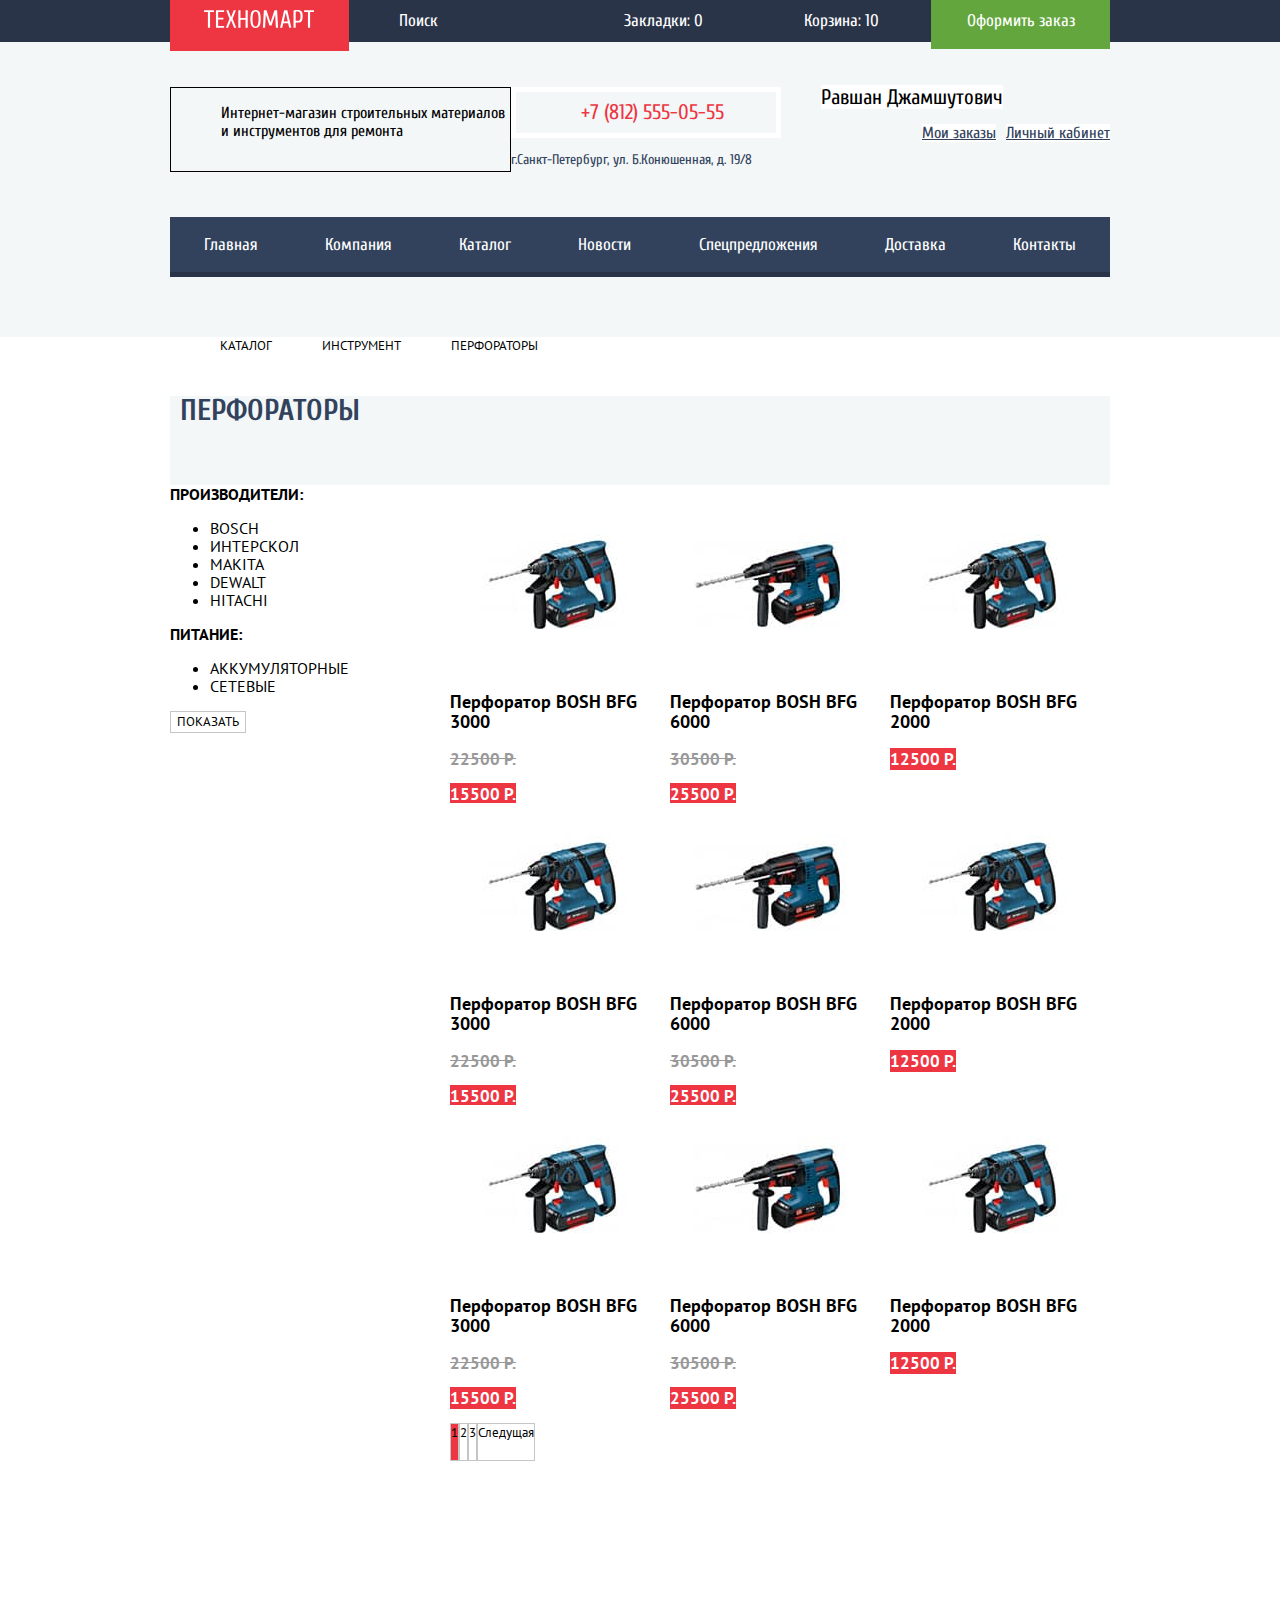
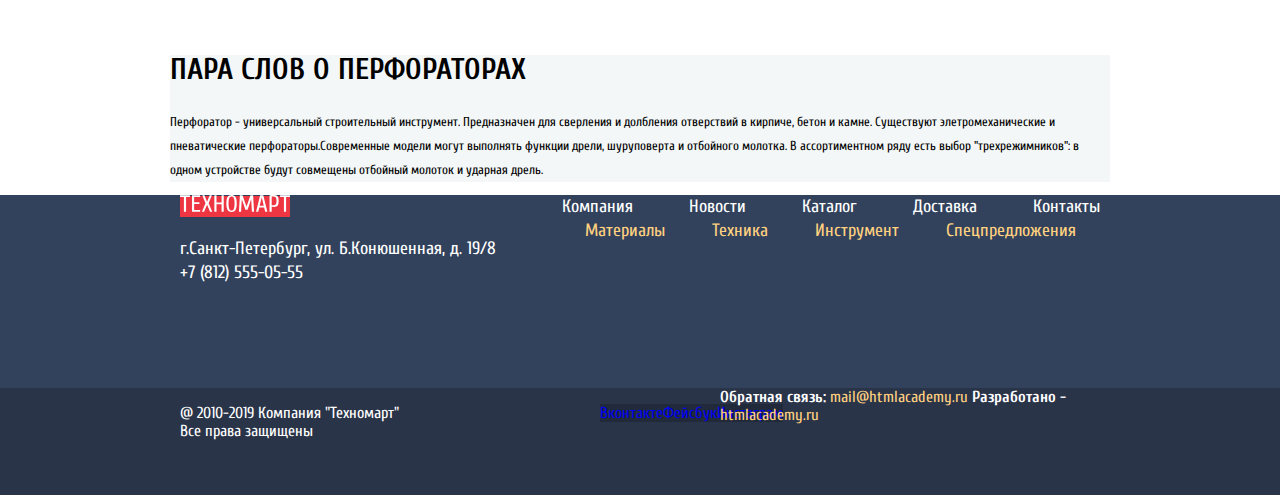
==== catalog.html @ 7ca01691 "15 Задание Сетки" ====
<!DOCTYPE html>
<html lang="ru">

  <head>
    <meta charset="utf-8">
    <title>Каталог товаров</title>
    <link href="https://fonts.googleapis.com/css?family=Cuprum:400,400i,700&amp;subset=cyrillic" rel="stylesheet">
    <link href="https://fonts.googleapis.com/css?family=PT+Sans:400,700&amp;subset=cyrillic" rel="stylesheet">
    <link href="css/normalize.css" rel="stylesheet">
    <link href="css/style.css" rel="stylesheet">
  </head>

  <body>

    <!--HEADER-------------------------------------------->
    <header class="header-main">

      <div class="header-user-wrapper">
        <div class="header-user">
          <a class="logo" href="index.html">
            <img src="img/logo.svg" width="110" height="17" alt="Техномарт">
          </a>
          <button class="header-user-search" type="button">Поиск</button>
          <a class="bookmarks" href=#>Закладки: 0</a>
          <a class="basket" href=#>Корзина: 10</a>
          <a class="order" href=#>Оформить заказ</a>
        </div>
      </div>

      <div class="header-information">

        <div class="slogan">
          <p>
          Интернет-магазин строительных материалов
          и инструментов для ремонта
          </p>
        </div>

        <div class="address">
          <span class="tel">+7 (812) 555-05-55</span>
          <p>г.Санкт-Петербург, ул. Б.Конюшенная, д. 19/8</p>
        </div>

        <div class="user-navigation">
          <span class="name">Равшан Джамшутович</span>
          <ul>
            <li class="active-user"><a href=#>Мои заказы</a></li>
            <li class="active-user"><a href=#>Личный кабинет</a></li>
          </ul>
        </div>

      </div>

      <nav class="header-menu">
        <ul>
          <li class="header-menu-items"><a href="index.html">Главная</a></li>
          <li class="header-menu-items"><a href=#>Компания</a></li>
          <li class="header-menu-items"> <a href="catalog.html">Каталог</a></li>
          <li class="header-menu-items"><a href=#>Новости</a></li>
          <li class="header-menu-items"><a href=#>Спецпредложения</a></li>
          <li class="header-menu-items"><a href=#>Доставка</a></li>
          <li class="header-menu-items"><a href=#>Контакты</a></li>
        </ul>
      </nav>

    </header>

     <!--MAIN-------------------------------------------->
    <main class="container">

      <ul class="breadcrumbs">
        <li><a href=#>Каталог</a></li>
        <li><a href=#>Инструмент</a></li>
        <li>Перфораторы</li>
      </ul>

      <h1 class="page-title">Перфораторы</h1>

      <div class="catalog-and-filters">
        <section class="filters">
          <h2 class="visually-hidden">Фильтр товаров</h2>
          <form class="filter" method="get" action="https://echo.htmlacademy.ru">
              <legend>Производители:</legend>
              <ul>
                <li class="filter-option">
                <input class="visually-hidden filter-input filter-input-checkbox" type="checkbox" name="BOSCH" id="BOSCH" checked>
                  <label for="BOSCH">BOSCH</label>
                </li>
                <li class="filter-option">
                <input class="visually-hidden filter-input filter-input-checkbox" type="checkbox" name="Interskol" id="Interskol">
                  <label for="Interskol">ИНТЕРСКОЛ</label>
                </li>
                <li class="filter-option">
                <input class="visually-hidden filter-input filter-input-checkbox" type="checkbox" name="MAKIta" id="MAKIta" checked>
                  <label for="MAKIta">MAKIta</label>
                </li>
                <li class="filter-option">
                <input class="visually-hidden filter-input filter-input-checkbox" type="checkbox" name="Dewalt" id="Dewalt">
                  <label for="Dewalt">Dewalt</label>
                </li>
                <li class="filter-option">
                  <input class="visually-hidden filter-input filter-input-checkbox" type="checkbox" name="Hitachi" id="Hitachi">
                  <label for="Hitachi">Hitachi</label>
                </li>
              </ul>

              <legend>Питание:</legend>
              <ul>
              <li class="filter-option">
              <input class="visually-hidden filter-input filter-input-radio" type="radio" name="product-group" value="accumulator" id="accumulator" checked>
                <label for="accumulator">Аккумуляторные</label>
              </li>
              <li class="filter-option">
                <input class="visually-hidden filter-input filter-input-radio" type="radio" name="product-group" value="networking" id="networking">
                <label for="networking">Сетевые</label>
              </li>
              </ul>

            <button type="submit">
              Показать
            </button>

          </form>
        </section>


         <section class="catalog">
          <h2 class="visually-hidden">Список перфораторов</h2>

           <ul class="catalog-list">

            <li class="catalog-item">
              <img src="img/Perforator_1.jpg" width="218" height="170" alt="Перфоратор BOSH BFG 3000">
              <h3>
                <a href="catalog-item.html">Перфоратор BOSH BFG 3000</a>
              </h3>
              <p class="old-price">22500 P.</p>
              <span class="new-price"><a class="btn new-price" href="#">15500 P.</a></span>
            </li>

            <li class="catalog-item">
              <img src="img/Perforator_2.jpg" width="218" height="170" alt="Перфоратор BOSH BFG 3000">
              <h3>
                <a href="catalog-item.html">Перфоратор BOSH BFG 6000</a>
              </h3>
              <p class="old-price">30500 P.</p>
              <span class="new-price"><a class="btn new-price" href="#">25500 P.</a></span>
            </li>

            <li class="catalog-item">
              <img src="img/Perforator_3.jpg" width="218" height="170" alt="Перфоратор BOSH BFG 3000">
              <h3>
                <a href="catalog-item.html">Перфоратор BOSH BFG 2000</a>
              </h3>
              <span class="new-price"><a class="btn new-price" href="#">12500 P.</a></span>
            </li>

            <li class="catalog-item">
              <img src="img/Perforator_1.jpg" width="218" height="170" alt="Перфоратор BOSH BFG 3000">
              <h3>
                <a href="catalog-item.html">Перфоратор BOSH BFG 3000</a>
              </h3>
              <p class="old-price">22500 P.</p>
              <span class="new-price"><a class="btn new-price" href="#">15500 P.</a></span>
            </li>

            <li class="catalog-item">
              <img src="img/Perforator_2.jpg" width="218" height="170" alt="Перфоратор BOSH BFG 3000">
              <h3>
                <a href="catalog-item.html">Перфоратор BOSH BFG 6000</a>
              </h3>
              <p class="old-price">30500 P.</p>
              <span class="new-price"><a class="btn new-price" href="#">25500 P.</a></span>
            </li>

            <li class="catalog-item">
              <img src="img/Perforator_3.jpg" width="218" height="170" alt="Перфоратор BOSH BFG 3000">
              <h3>
                <a href="catalog-item.html">Перфоратор BOSH BFG 2000</a>
              </h3>
              <span class="new-price"><a class="btn new-price" href="#">12500 P.</a></span>
            </li>

            <li class="catalog-item">
              <img src="img/Perforator_1.jpg" width="218" height="170" alt="Перфоратор BOSH BFG 3000">
              <h3>
                <a href="catalog-item.html">Перфоратор BOSH BFG 3000</a>
              </h3>
              <p class="old-price">22500 P.</p>
              <span class="new-price"><a class="btn new-price" href="#">15500 P.</a></span>
            </li>

            <li class="catalog-item">
              <img src="img/Perforator_2.jpg" width="218" height="170" alt="Перфоратор BOSH BFG 3000">
              <h3>
                <a href="catalog-item.html">Перфоратор BOSH BFG 6000</a>
              </h3>
              <p class="old-price">30500 P.</p>
              <span class="new-price"><a class="btn new-price" href="#">25500 P.</a></span>
            </li>

            <li class="catalog-item">
              <img src="img/Perforator_3.jpg" width="218" height="170" alt="Перфоратор BOSH BFG 3000">
              <h3>
                <a href="catalog-item.html">Перфоратор BOSH BFG 2000</a>
              </h3>
              <span class="new-price"><a class="btn new-price" href="#">12500 P.</a></span>
            </li>
          </ul>

        <div class="pagination">
          <ul class="pagination-list">
          <li class="pagination-item pagination-item-current"><a>1</a></li>
          <li class="pagination-item"><a href="#">2</a></li>
          <li class="pagination-item"><a href="#">3</a></li>
          <li class="pagination-item"><a href="#">Следущая</a></li>
        </ul>
      </div>

      </section>

    </div>

      <section class="information-about-products">
        <h2>Пара слов о перфораторах</h2>
        <p>Перфоратор - универсальный строительный инструмент. Предназначен для сверления и долбления отверствий в кирпиче, бетон и камне.
          Существуют элетромеханические и пневатические перфораторы.Современные модели могут выполнять функции дрели, шуруповерта и отбойного молотка.
          В ассортиментном ряду есть выбор "трехрежимников": в одном устройстве будут совмещены отбойный молоток и ударная дрель.
        </p>

      </section>
    </main>

    <!--FOOTER-------------------------------------------->
    <footer class="footer-main">

      <div class="footer-light-grey-wrapper">
        <div class="footer-menu-wrapper">
          <div class="footer-company-info">
            <a class="logo" href="index.html"><img src="img/logo.svg" width="110" height="17" alt="Техномарт"></a>
            <p class="footer-contacts">
              г.Санкт-Петербург, ул. Б.Конюшенная, д. 19/8 <br>
              +7 (812) 555-05-55
            </p>
          </div>

          <div class="footer-menu">

              <ul class="footer-menu-first-line">
                <li><a href=#>Компания</a></li>
                <li><a href=#>Новости</a></li>
                <li><a href="catalog.html">Каталог</a></li>
                <li><a href=#>Доставка</a></li>
                <li><a href=#>Контакты</a></li>
              </ul>


              <ul class="footer-menu-second-line">
                <li><a href=#>Материалы</a></li>
                <li><a href=#>Техника</a></li>
                <li><a href=#>Инструмент</a></li>
                <li><a href=#>Спецпредложения</a></li>
              </ul>


            </div>
          </div>
      </div>

      <div class="footer-dark-grey-wrapper">
        <div class="footer-copyright-social-feedback">
          <div class="footer-copyright">
            <p>
              @ 2010-2019 Компания "Техномарт" <br>
              Все права защищены
            </p>
          </div>

          <div class="footer-social">
            <ul class="footer-social-list">
              <li><a class="social-button" href="#">Вконтакте</a></li>
              <li><a class="social-button" href="#">Фейсбук</a></li>
              <li><a class="social-button" href="#">Инстаграм</a></li>
            </ul>
          </div>

          <div class="footer-feedback">
            <b>Обратная связь:</b>
            <a class="btn-footer-feedback" href=#>mail@htmlacademy.ru</a>
            <b>Разработано -</b>
            <a class="btn-footer-copyright" href="https://htmlacademy.ru/intensive/htmlcss">htmlacademy.ru</a>
          </div>

        </div>
      </div>

    </footer>

   <!--POPUP-------------------------------------------->
   <div class="popup input-basket">
     <p>Товар добавлен в корзину!</p>
     <a href="#">Оформить заказ</a>
     <button type="button">Продолжить покупки</button>
     <button class="modal-close" aria-label="Закрыть" type="button">X</button>
   </div>

   </body>
   </html>
---- css/style.css ----
body {
  margin: 0;
  padding: 0;

  font-family: "Cuprum", Arial, sans-serif;
  font-size: 16px;
  line-height: 18px;
  font-weight: 400;
  color: #000000;

  background-color: #ffffff;
}

a {
  text-decoration: none;
}

img {
  max-width: 100%;
  height: auto;
}

.visually-hidden:not(:focus):not(:active) {
  position: absolute;

  width: 1px;
  height: 1px;
  margin: -1px;
  border: 0;
  padding: 0;

  white-space: nowrap;

  clip-path: inset(100%);
  clip: rect(0 0 0 0);
  overflow: hidden;
}

.header-main {
  display: flex;
  flex-direction: column;
  align-items: center;

  min-height: 260px;
  padding-bottom: 60px;

  background-color: #f3f7f8;
}

.header-user-wrapper {
  width: 100%;
  min-height: 42px;
  margin-bottom: 45px;

  background-color: #293449;
}

.header-user {
  display: flex;
  align-items: center;

  height: 42px;
  width: 940px;
  margin: 0 auto;

  font-size: 17px;
  color: #ffffff;
}

.header-user a {
  width: 150px;

  text-align: center;
  color: #ffffff;
}

.header-user-search {
  width: 270px;
  padding-left: 50px;

  font: inherit;
  font-size: 17px;

  color: #ffffff;
  text-align: left;
  vertical-align: middle;

  background-color: #293449;
  border: none;
}

.logo {
  width: 220px;

  background-color: #ee3643;
}

.logo:hover {
  background-color: #ca2c37;
}

.logo:active {
  background-color: #ba2732;
}


.bookmarks:hover,
.basket:hover {
  background-color: #212a3a;
}

.bookmarks:active,
.basket:active {
  color: rgba(255, 255, 255, 0.6);
  background-color: #161d29;
}

.order {
  background-color: #63a63e;
}

.order:hover {
  background-color: #5fbb2d;
}

.order:active {
  color: rgba(255, 255, 255, 0.502);
  background-color: #518534;
}

.header-information {
  display: flex;

  min-height: 75px;
  width: 940px;
  margin-bottom: 45px;
}

.slogan {
  width: 300px;
  padding-left: 50px;
  border: 1px solid black

}

.slogan h1 {
  font-size: 16px;
  line-height: 23px;
  font-style: italic;
  color: #ee3643;
  padding: 0;
  margin: 0;

}

.address {
  width: 300px;
  margin-right: 20px;
}

.tel{
  display: block;
  width: 150px;
  padding: 10px 0;
  padding-left: 65px;
  padding-right: 45px;
  margin: 0;

  font-size: 21px;
  line-height: 21px;
  color: #ee3643;

  border: 5px solid #ffffff;
  }

.address p {
  font-size: 14px;
  line-height: 24px;
  color: #32425c;
  padding: 0;
  padding-top: 10px;
  margin: 0;
}

.user-navigation {
  width: 300px;

}
.user-navigation ul {
  display: flex;
  justify-content: flex-end;
}

.user-navigation li {
  margin: 0;
  list-style: none;
  background-color: #ffffff;
}

.user-navigation li:last-child{
  margin-left: 10px;
}

.login {
  padding: 12px 0;
  padding-left: 45px;
  padding-right: 25px;

}

.registration {
  padding: 12px 25px;
}



.user-navigation a {
  display: block;

  font-size: 21px;
  line-height: 21px;
  color: #000000;
}

.user-navigation a:hover {
  color: #ee3643;
}

.user-navigation a:active {
  color: rgba(0, 0, 0, 0.302);;
}

.user-navigation .name {
  font-size: 21px;
  line-height: 21px;
  color: #000000;
  background-color: #ffffff;
}

.user-navigation .name:active {
  opacity: 0.302;
}

.active-user a {
  font-size: 16px;
  line-height: 18px;
  color: #32425c;

  text-decoration: underline;
}

.active-user a:hover {
  color: #ee3643;
}

.active-user a:active {
  opacity: 0.302;
  text-decoration: none;
}

.header-menu {
  min-height: 55px;
  width: 940px;

  margin: 0px;
  padding: 0px;

  background-color: #32425c;
  border-bottom: 5px solid #293449;
}

.header-menu ul {
  display: flex;
  justify-content: space-around;
  margin: 0;
  padding: 0;
  list-style: none;
}

.header-menu-items {
  font-size: 17px;
  line-height: 17px;
  color: #ffffff;

}

.header-menu-items:hover {
  background-color: #293449;
}

.header-menu-items:active {
  color: rgba(255, 255, 255, 0.502);
  background-color: #293449;
}

.header-user a,
.header-menu a {
  display: inline-block;
  padding: 19px 30px;
  color: #ffffff;
}



/*------------------MAIN---------------------*/
.container {
  width: 940px;
  margin: 0 auto;
  padding: 0 10px;
}

.about-company {
  display: flex;
  justify-content: space-between;

  margin: 0;
  padding-top: 80px;
  padding-bottom: 86px;
}

.about-company-advantage {
  min-height: 375px;
  width: 540px;

}

.about-company p {
  font-size: 13px;
  line-height: 24px;
}

.about-company ul {
  font-size: 18px;
  line-height: 20px;

  list-style: none;
}

h2 {
  font-size: 30px;
  line-height: 30px;
  color: #000000;
  text-transform: uppercase;
}

.btn-red {
  font: inherit;
  font-size: 18px;

  text-align: center;
  color: #ffffff;
  vertical-align: middle;
  text-transform: uppercase;

  background-color: #ee3643;
  border: none;
}

.contacts {
  min-height: 375px;
  width: 300px;
}

/*------------------MAIN CATALOG---------------------*/
.breadcrumbs {
  display: flex;
  justify-content: flex-start;

  min-height: 59px;

  margin: 0;
  padding: 0;

  font-family: 'PT Sans', Arial, sans-serif;
  font-size: 13px;
  list-style: none;
  text-transform: uppercase;
}
.breadcrumbs li{
  padding-left: 50px;
}
.breadcrumbs a {
  color: #000000;
}

.page-title {
  min-height: 89px;

  padding: 0 10px;
  margin: 0;

  font-size: 30px;
  line-height: 30px;
  color: #32425c;
  text-transform: uppercase;

  background-color: #f3f7f8;
}

.catalog-and-filters {
  display: flex;

  min-height: 1145px;
}

.filters {
  width: 220px;
  margin-right: 20px;
}

form.filter {
  font-family: 'PT Sans', Arial, sans-serif;
  text-transform: uppercase;
}

.filter legend {
  font-weight: bold;
}

.filter button {
  font-family: 'PT Sans', Arial, sans-serif;
  font-size: 13px;
  line-height: 18px;

  background-color: #ffffff;
  border: 1px solid #c5c5c5;
  vertical-align: middle;
  text-align: center;
  text-transform: uppercase;
}


.catalog {
  width: 700px;
  font-family: 'PT Sans', Arial, sans-serif;
}

.catalog-list {
  display: flex;
  flex-wrap: wrap;

  list-style: none;
}

.catalog-item {
  width: 220px;
}

.catalog-item h3 {
  font-size: 18px;
  font-weight: bold;
  line-height: 20px;
}

.catalog-item a {
  color: #000000;
}

.catalog-item .old-price {
  font-size: 17px;
  font-weight: bold;
  color: #999999;

  text-transform: uppercase;
  text-decoration: line-through;
}

.catalog-item .new-price {
  font-size: 17px;
  font-weight: bold;
  color: #ffffff;

  background-color: #ee3643;
  text-transform: uppercase;
}

.pagination-list {
  display: flex;

  height: 38px;
}

.pagination-list li {
  font-family: 'PT Sans', Arial, sans-serif;
  font-size: 13px;

  border: 1px solid #c5c5c5;
  list-style: none;
}

.pagination-list a {
  color: #000000;
}

.pagination-list li:active {
  border: 1px solid #ee3643;
}

.pagination-item-current {
  color: #ffffff;
  background-color: #ee3643;
}

.information-about-products {
  background-color: #f3f7f8
}

.information-about-products p {
  font-size: 13px;
  line-height: 24px;
}

/*------------------FOOTER---------------------*/

.footer-light-grey-wrapper {
  width: 100%;
  min-height: 193px;
  background-color: #32425c;
}

.footer-menu-wrapper {
  display: flex;
  width: 940px;
  min-height: 145px;
  margin: 0 auto;
}

.footer-company-info {
  width: 380px;

  font-size: 18px;
  line-height: 24px;
  color: #ffffff;

  padding-left: 10px;
  padding-right: 10px;

  background-color: #32425c;
}

.footer-menu {
  width: 550px;

  font-size: 18px;
  line-height: 24px;

  padding-right: 10px;

  background-color: #32425c;
}
.footer-menu-first-line {
  display: flex;
  justify-content: space-between;
}

.footer-menu-second-line {
  display: flex;
  justify-content: space-around;
}

.footer-menu a:hover {
  text-decoration: underline;
}

.footer-menu a:active {
  opacity: 0.502;
}

.footer-menu ul {
  list-style: none;
  padding: 0;
  margin: 0;
}

.footer-menu-first-line a {
  color: #ffffff;
}

.footer-menu-second-line a {
  color: #ffd180;
}

.footer-main {
  color: #ffffff;

  background-color: #293449;
}

.footer-dark-grey-wrapper {
  width: 100%;
  min-height: 107px;
  background-color: #293449;
}

.footer-copyright-social-feedback {
  display: flex;

  width: 940px;
  margin: 0 auto;
}

.footer-copyright {
  width: 380px;
  padding-left: 10px;
  padding-right: 10px;
}

.footer-social {
  width: 150px;
  padding-right: 10px;
}

.footer-social-list {
  display: flex;
  justify-content: space-between;
}

.footer-social li {
  background-color: #212a3a;
  list-style: none;
}

.footer-social li:hover,
.footer-social li:active {
  background-color: #ee3643;
}

.footer-feedback {
  width: 390px;
  padding-right: 10px;
  color: #ffffff;
}

.footer-feedback a {
  color: #ffd180;
}

.footer-feedback a:hover {
  text-decoration: underline;
}

.footer-feedback a:active {
  color: #953546;
}

/*------------------POPUP---------------------*/
.popup {
  display: none;
}
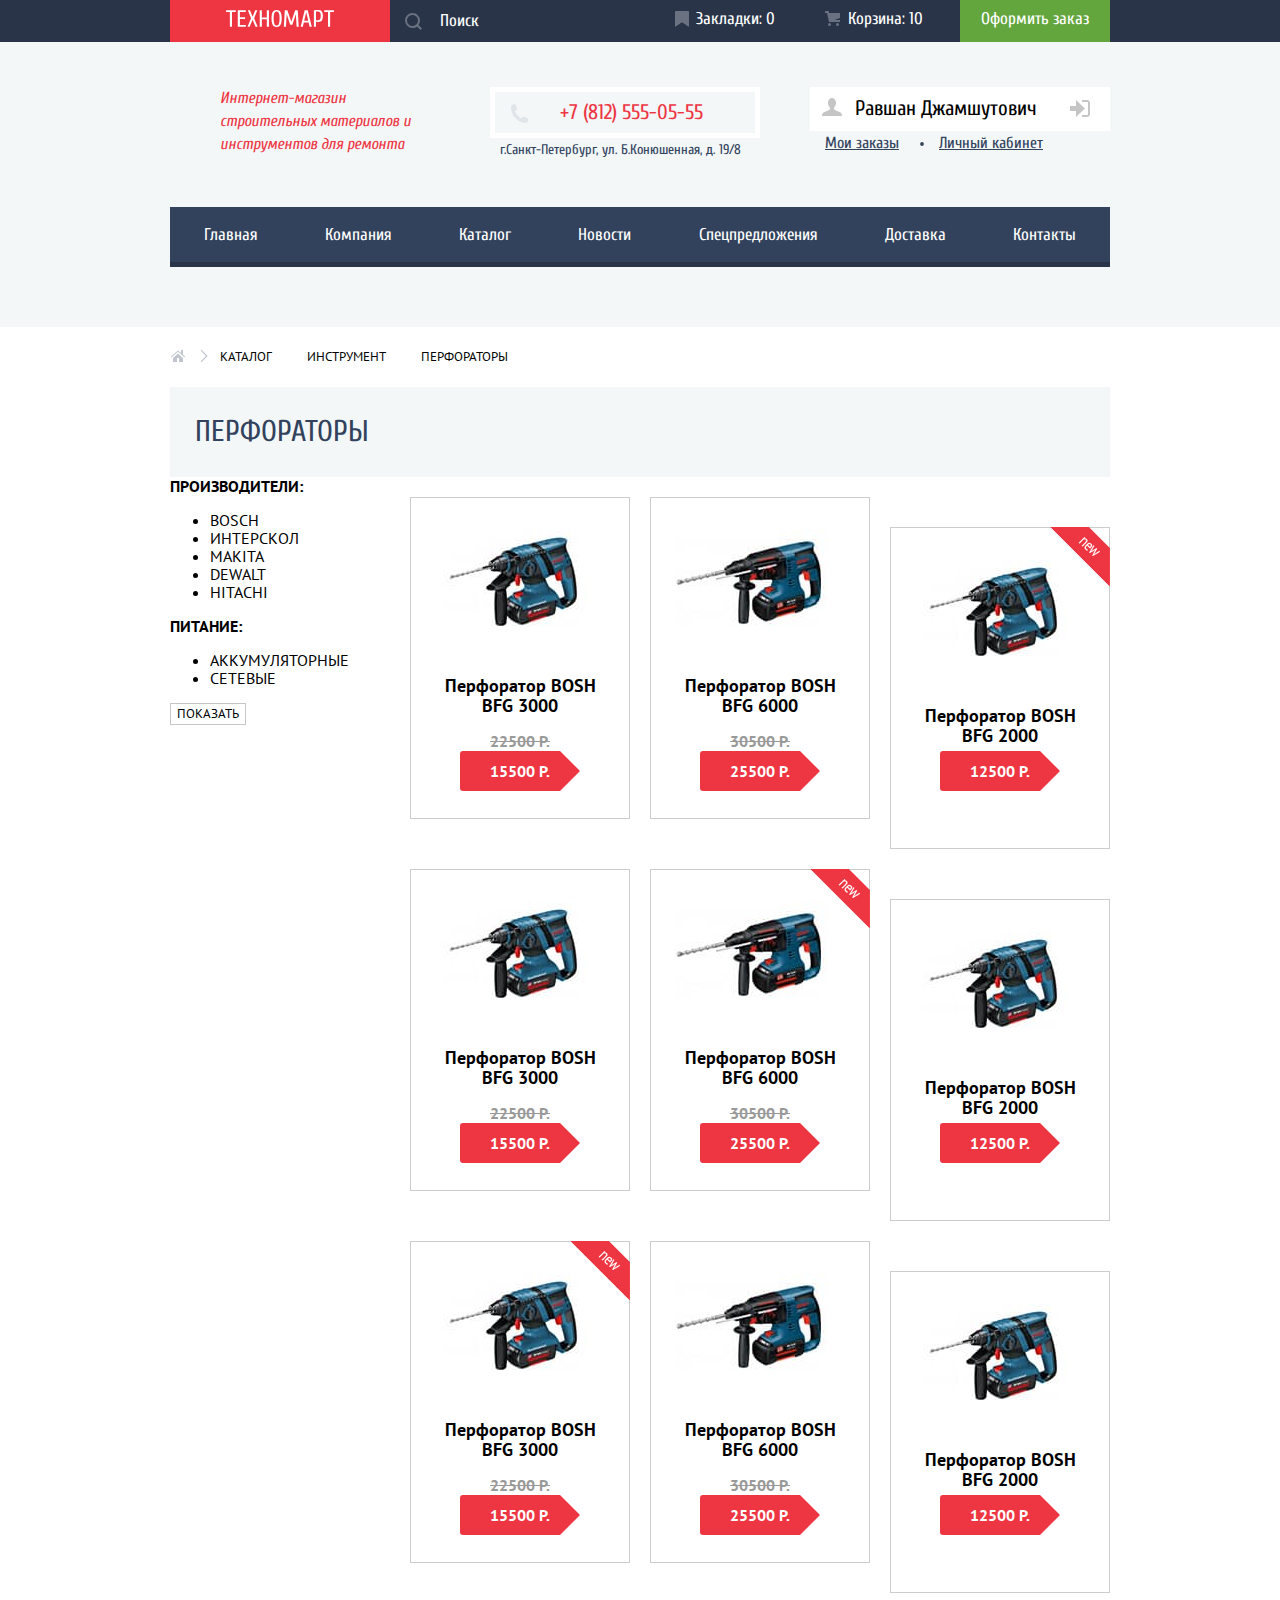
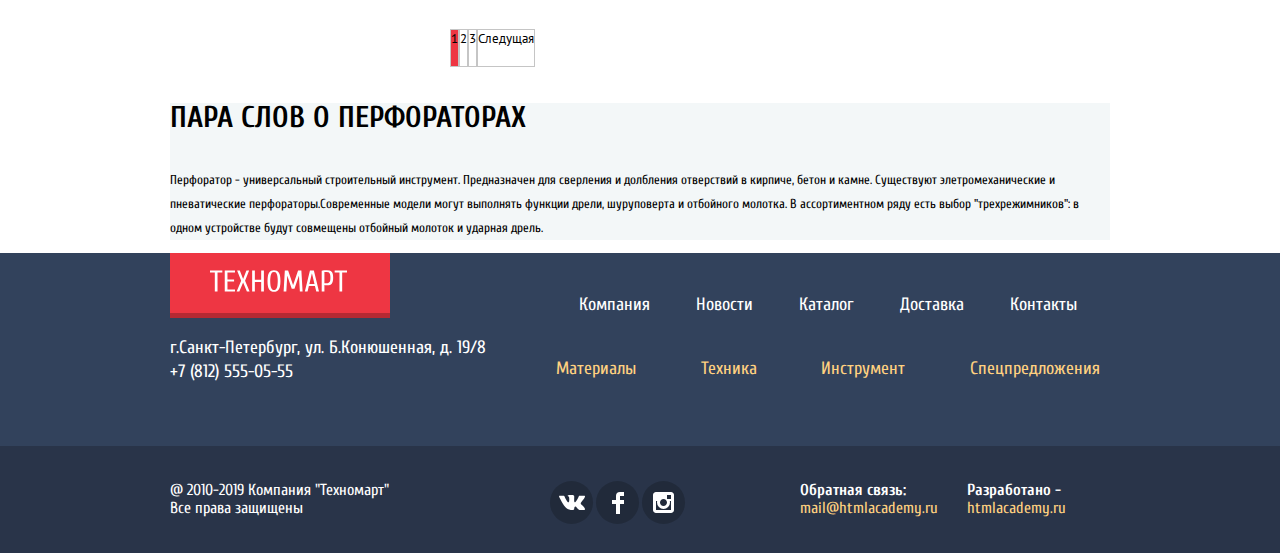
==== commit 46b7e762: "Задание 6" ====
--- a/catalog.html
+++ b/catalog.html
@@ -42,11 +42,15 @@
         </div>
 
         <div class="user-navigation">
-          <span class="name">Равшан Джамшутович</span>
-          <ul>
-            <li class="active-user"><a href=#>Мои заказы</a></li>
-            <li class="active-user"><a href=#>Личный кабинет</a></li>
-          </ul>
+          <div class="user-navigation-active">
+            <svg xmlns="http://www.w3.org/2000/svg" width="20" height="18" viewBox="0 0 20 18"><path fill="#c5c5c5" d="M17.881 14.166c-2.144-.735-4.256-1.666-5.207-2.39-.657-.501-.77-1.618-.517-2.415 1.118-.903 1.864-2.477 1.864-4.278C14.021 2.276 12.221 0 10 0S5.979 2.276 5.979 5.083c0 1.801.746 3.374 1.863 4.277.253.798.141 1.915-.517 2.416-.95.724-3.063 1.654-5.207 2.39S0 18 0 18h20s.025-3.099-2.119-3.834z"/></svg>
+            <span class="user-navigation-name"><p class="name">Равшан Джамшутович<p></span>
+            <svg xmlns="http://www.w3.org/2000/svg" width="20" height="17" viewBox="0 0 20 17"><path fill="#c5c5c5" d="M14.875 8.5L6 0v6H0v5h6v6z"/><path fill="#c5c5c5" d="M16.986 15.01h-5.027V17h5.027c2.178 0 3.004-1.81 3.029-3.026V3.028C19.99 1.811 19.164 0 16.986 0h-5.027v1.99h5.027c.839 0 .992.681 1.01 1.057v10.904c-.017.376-.171 1.059-1.01 1.059z"/></svg>
+            <ul>
+              <li class="active-user"><a href=#>Мои заказы</a></li>
+              <li class="active-user"><a href=#>Личный кабинет</a></li>
+            </ul>
+          </div>
         </div>
 
       </div>
@@ -128,84 +132,125 @@
           <h2 class="visually-hidden">Список перфораторов</h2>
 
            <ul class="catalog-list">
-
-            <li class="catalog-item">
-              <img src="img/Perforator_1.jpg" width="218" height="170" alt="Перфоратор BOSH BFG 3000">
+            <div class="row">
+
+            <li class="catalog-item">
+              <div class="actions">
+              <a href="#" class="to-buy">Купить</a>
+              <a href="#" class="add-to-bookmark">В закладки</a>
+              </div>
+              <div class="image"><img src="img/Perforator_1.jpg" width="218" height="170" alt="Перфоратор BOSH BFG 3000"></div>
               <h3>
                 <a href="catalog-item.html">Перфоратор BOSH BFG 3000</a>
               </h3>
               <p class="old-price">22500 P.</p>
-              <span class="new-price"><a class="btn new-price" href="#">15500 P.</a></span>
-            </li>
-
-            <li class="catalog-item">
-              <img src="img/Perforator_2.jpg" width="218" height="170" alt="Перфоратор BOSH BFG 3000">
+              <span class="new-price">15500 P.</span>
+            </li>
+
+            <li class="catalog-item">
+              <div class="actions">
+              <a href="#" class="to-buy">Купить</a>
+              <a href="#" class="add-to-bookmark">В закладки</a>
+              </div>
+              <div class="image"><img src="img/Perforator_2.jpg" width="218" height="170" alt="Перфоратор BOSH BFG 3000"></div>
               <h3>
                 <a href="catalog-item.html">Перфоратор BOSH BFG 6000</a>
               </h3>
               <p class="old-price">30500 P.</p>
-              <span class="new-price"><a class="btn new-price" href="#">25500 P.</a></span>
-            </li>
-
-            <li class="catalog-item">
-              <img src="img/Perforator_3.jpg" width="218" height="170" alt="Перфоратор BOSH BFG 3000">
+              <span class="new-price">25500 P.</span>
+            </li>
+
+            <li class="catalog-item">
+              <div class="flag flag-new">новинка</div>
+              <div class="actions">
+              <a href="#" class="to-buy">Купить</a>
+              <a href="#" class="add-to-bookmark">В закладки</a>
+              </div>
+              <div class="image"><img src="img/Perforator_3.jpg" width="218" height="170" alt="Перфоратор BOSH BFG 3000"></div>
               <h3>
                 <a href="catalog-item.html">Перфоратор BOSH BFG 2000</a>
               </h3>
-              <span class="new-price"><a class="btn new-price" href="#">12500 P.</a></span>
-            </li>
-
-            <li class="catalog-item">
-              <img src="img/Perforator_1.jpg" width="218" height="170" alt="Перфоратор BOSH BFG 3000">
+              <span class="new-price">12500 P.</span>
+            </li>
+
+            <li class="catalog-item">
+              <div class="actions">
+              <a href="#" class="to-buy">Купить</a>
+              <a href="#" class="add-to-bookmark">В закладки</a>
+              </div>
+              <div class="image"><img src="img/Perforator_1.jpg" width="218" height="170" alt="Перфоратор BOSH BFG 3000"></div>
               <h3>
                 <a href="catalog-item.html">Перфоратор BOSH BFG 3000</a>
               </h3>
               <p class="old-price">22500 P.</p>
-              <span class="new-price"><a class="btn new-price" href="#">15500 P.</a></span>
-            </li>
-
-            <li class="catalog-item">
-              <img src="img/Perforator_2.jpg" width="218" height="170" alt="Перфоратор BOSH BFG 3000">
+              <span class="new-price">15500 P.</span>
+            </li>
+
+            <li class="catalog-item">
+              <div class="flag flag-new">новинка</div>
+              <div class="actions">
+              <a href="#" class="to-buy">Купить</a>
+              <a href="#" class="add-to-bookmark">В закладки</a>
+              </div>
+              <div class="image"><img src="img/Perforator_2.jpg" width="218" height="170" alt="Перфоратор BOSH BFG 3000"></div>
               <h3>
                 <a href="catalog-item.html">Перфоратор BOSH BFG 6000</a>
               </h3>
               <p class="old-price">30500 P.</p>
-              <span class="new-price"><a class="btn new-price" href="#">25500 P.</a></span>
-            </li>
-
-            <li class="catalog-item">
-              <img src="img/Perforator_3.jpg" width="218" height="170" alt="Перфоратор BOSH BFG 3000">
+              <span class="new-price">25500 P.</span>
+            </li>
+
+            <li class="catalog-item">
+              <div class="actions">
+              <a href="#" class="to-buy">Купить</a>
+              <a href="#" class="add-to-bookmark">В закладки</a>
+              </div>
+              <div class="image"><img src="img/Perforator_3.jpg" width="218" height="170" alt="Перфоратор BOSH BFG 3000"></div>
               <h3>
                 <a href="catalog-item.html">Перфоратор BOSH BFG 2000</a>
               </h3>
-              <span class="new-price"><a class="btn new-price" href="#">12500 P.</a></span>
-            </li>
-
-            <li class="catalog-item">
-              <img src="img/Perforator_1.jpg" width="218" height="170" alt="Перфоратор BOSH BFG 3000">
+              <span class="new-price">12500 P.</span>
+            </li>
+
+            <li class="catalog-item">
+              <div class="flag flag-new">новинка</div>
+              <div class="actions">
+              <a href="#" class="to-buy">Купить</a>
+              <a href="#" class="add-to-bookmark">В закладки</a>
+              </div>
+              <div class="image"><img src="img/Perforator_1.jpg" width="218" height="170" alt="Перфоратор BOSH BFG 3000"></div>
               <h3>
                 <a href="catalog-item.html">Перфоратор BOSH BFG 3000</a>
               </h3>
               <p class="old-price">22500 P.</p>
-              <span class="new-price"><a class="btn new-price" href="#">15500 P.</a></span>
-            </li>
-
-            <li class="catalog-item">
-              <img src="img/Perforator_2.jpg" width="218" height="170" alt="Перфоратор BOSH BFG 3000">
+              <span class="new-price">15500 P.</span>
+            </li>
+
+            <li class="catalog-item">
+              <div class="actions">
+              <a href="#" class="to-buy">Купить</a>
+              <a href="#" class="add-to-bookmark">В закладки</a>
+              </div>
+              <div class="image"><img src="img/Perforator_2.jpg" width="218" height="170" alt="Перфоратор BOSH BFG 3000"></div>
               <h3>
                 <a href="catalog-item.html">Перфоратор BOSH BFG 6000</a>
               </h3>
               <p class="old-price">30500 P.</p>
-              <span class="new-price"><a class="btn new-price" href="#">25500 P.</a></span>
-            </li>
-
-            <li class="catalog-item">
-              <img src="img/Perforator_3.jpg" width="218" height="170" alt="Перфоратор BOSH BFG 3000">
+              <span class="new-price">25500 P.</span>
+            </li>
+
+            <li class="catalog-item">
+              <div class="actions">
+              <a href="#" class="to-buy">Купить</a>
+              <a href="#" class="add-to-bookmark">В закладки</a>
+              </div>
+              <div class="image"><img src="img/Perforator_3.jpg" width="218" height="170" alt="Перфоратор BOSH BFG 3000"></div>
               <h3>
                 <a href="catalog-item.html">Перфоратор BOSH BFG 2000</a>
               </h3>
-              <span class="new-price"><a class="btn new-price" href="#">12500 P.</a></span>
-            </li>
+              <span class="new-price">12500 P.</span>
+            </li>
+          </div>
           </ul>
 
         <div class="pagination">
@@ -237,7 +282,7 @@
       <div class="footer-light-grey-wrapper">
         <div class="footer-menu-wrapper">
           <div class="footer-company-info">
-            <a class="logo" href="index.html"><img src="img/logo.svg" width="110" height="17" alt="Техномарт"></a>
+            <a class="logo-footer" href="index.html"><img src="img/logo-footer.svg" width="137" height="22" alt="Техномарт"></a>
             <p class="footer-contacts">
               г.Санкт-Петербург, ул. Б.Конюшенная, д. 19/8 <br>
               +7 (812) 555-05-55
@@ -278,17 +323,27 @@
 
           <div class="footer-social">
             <ul class="footer-social-list">
-              <li><a class="social-button" href="#">Вконтакте</a></li>
-              <li><a class="social-button" href="#">Фейсбук</a></li>
-              <li><a class="social-button" href="#">Инстаграм</a></li>
+              <li><a class="social-button" href="#"><span class="visually-hidden">Вконтакте</span>
+                <svg xmlns="http://www.w3.org/2000/svg" width="26" height="15" viewBox="0 0 26 15"><path fill="#FFF" d="M16.138 11.51c.956-.309 2.18 2.04 3.483 2.939.978.681 1.727.534 1.727.534l3.473-.05s1.815-.112.957-1.554c-.071-.12-.503-1.069-2.585-3.022-2.177-2.043-1.882-1.712.739-5.244 1.597-2.153 2.236-3.468 2.036-4.028-.192-.539-1.365-.399-1.365-.399L20.69.713c-.381.001-.704.119-.851.515-.003.004-.621 1.666-1.445 3.079-1.741 2.989-2.436 3.148-2.724 2.961-.661-.433-.494-1.737-.494-2.664 0-2.897.432-4.105-.846-4.417-.427-.104-.739-.172-1.828-.182-1.392-.021-2.574 0-3.244.329-.445.223-.786.712-.579.74.26.035.843.16 1.155.586.401.552.389 1.789.389 1.789s.229 3.411-.54 3.834c-.528.29-1.25-.302-2.803-3.016-.793-1.388-1.392-2.922-1.392-2.922s-.116-.285-.326-.441c-.25-.185-.6-.244-.6-.244L.848.684S.29.7.085.946c-.182.218-.015.668-.015.668s2.909 6.881 6.203 10.347c3.02 3.182 6.452 2.971 6.452 2.971h1.555s.469-.054.709-.312c.224-.24.214-.691.214-.691s-.031-2.109.935-2.419z"/></svg>
+              </a></li>
+              <li><a class="social-button" href="#"><span class="visually-hidden">Фейсбук</span>
+                <svg xmlns="http://www.w3.org/2000/svg" width="12" height="22" viewBox="0 0 12 22"><path fill="#FFF" d="M12 4V0H8a4 4 0 0 0-4 4v4H0v4h4v10h4V12h4V8H8V4h4z"/></svg>
+              </a></li>
+              <li><a class="social-button" href="#"><span class="visually-hidden">Инстаграм</span>
+                <svg xmlns="http://www.w3.org/2000/svg" width="21" height="21" viewBox="0 0 21 21"><path fill="#FFF" d="M18 0H3C1.35 0 0 1.35 0 3v15c0 1.65 1.35 3 3 3h15c1.65 0 3-1.35 3-3V3c0-1.65-1.35-3-3-3zm-7.5 7c1.93 0 3.5 1.57 3.5 3.5S12.43 14 10.5 14 7 12.43 7 10.5 8.57 7 10.5 7zM18 18H3V9h1.181A6.504 6.504 0 0 0 4 10.5a6.5 6.5 0 1 0 13 0 6.45 6.45 0 0 0-.181-1.5H18v9zm0-11h-4V3h4v4z"/></svg>
+              </a></li>
             </ul>
           </div>
 
           <div class="footer-feedback">
-            <b>Обратная связь:</b>
-            <a class="btn-footer-feedback" href=#>mail@htmlacademy.ru</a>
-            <b>Разработано -</b>
-            <a class="btn-footer-copyright" href="https://htmlacademy.ru/intensive/htmlcss">htmlacademy.ru</a>
+            <div clas="footer-feedback-left">
+              <b>Обратная связь:</b>
+              <a class="btn-footer-feedback" href=#>mail@htmlacademy.ru</a>
+            </div>
+            <div clas="footer-feedback-right">
+              <b>Разработано -</b>
+              <a class="btn-footer-copyright" href="https://htmlacademy.ru/intensive/htmlcss">htmlacademy.ru</a>
+            </div>
           </div>
 
         </div>
--- a/css/style.css
+++ b/css/style.css
@@ -57,7 +57,9 @@
 
 .header-user {
   display: flex;
-  align-items: center;
+  flex-wrap: wrap;
+  justify-content: space-between;
+
 
   height: 42px;
   width: 940px;
@@ -68,14 +70,19 @@
 }
 
 .header-user a {
+  display: inline-block;
   width: 150px;
+
+  padding: 10px 0;
 
   text-align: center;
   color: #ffffff;
 }
 
 .header-user-search {
+  position: relative;
   width: 270px;
+  height: 42px;
   padding-left: 50px;
 
   font: inherit;
@@ -89,8 +96,26 @@
   border: none;
 }
 
+.header-user-search::before {
+  content: "";
+  position: absolute;
+  top: 13px;
+  left: 15px;
+
+  width: 17px;
+  height: 17px;
+
+  background-image: url("../img/icon-search.svg");
+  background-repeat: no-repeat;
+  background-position: 0 0;
+
+  opacity: 0.3;
+}
+
 .logo {
+  flex-grow: 2;
   width: 220px;
+  padding: 5px 0;
 
   background-color: #ee3643;
 }
@@ -103,6 +128,10 @@
   background-color: #ba2732;
 }
 
+.logo img {
+  width: 110px;
+  height: 17px;
+}
 
 .bookmarks:hover,
 .basket:hover {
@@ -114,6 +143,63 @@
   color: rgba(255, 255, 255, 0.6);
   background-color: #161d29;
 }
+.bookmarks {
+  position: relative;
+}
+
+.bookmarks::before {
+  content: "";
+  position: absolute;
+  top: 11px;
+  left: 15px;
+
+  width: 14px;
+  height: 16px;
+
+  background-image: url("../img/icon-bookmark.svg");
+  background-repeat: no-repeat;
+  background-position: 0 0;
+
+  opacity: 0.3;
+}
+
+.basket {
+  position: relative;
+}
+
+.basket::before {
+  content: "";
+  position: absolute;
+  top: 11px;
+  left: 15px;
+
+  width: 15px;
+  height: 15px;
+
+  background-image: url("../img/icon-cart.svg");
+  background-repeat: no-repeat;
+  background-position: 0 0;
+
+  opacity: 0.3;
+}
+
+.header-user-search:hover,
+.bookmarks:hover,
+.basket:hover {
+  background-color: #212a3a;
+}
+
+.header-user-search:hover::before,
+.bookmarks:hover::before,
+.basket:hover::before {
+  opacity: 1
+}
+
+.header-user-search:hover:active,
+.bookmarks:hover::active,
+.basket:hover::active {
+  opacity: 0.5
+}
 
 .order {
   background-color: #63a63e;
@@ -137,14 +223,16 @@
 }
 
 .slogan {
-  width: 300px;
+  width: 205px;
   padding-left: 50px;
-  border: 1px solid black
-
-}
-
-.slogan h1 {
+  padding-right: 65px;
+
+}
+
+.slogan h1,
+.slogan p {
   font-size: 16px;
+  font-weight: 400;
   line-height: 23px;
   font-style: italic;
   color: #ee3643;
@@ -154,11 +242,12 @@
 }
 
 .address {
-  width: 300px;
-  margin-right: 20px;
+  width: 270px;
+  margin-right: 50px;
 }
 
 .tel{
+  position: relative;
   display: block;
   width: 150px;
   padding: 10px 0;
@@ -173,12 +262,27 @@
   border: 5px solid #ffffff;
   }
 
+.tel::before{
+  content: "";
+  position: absolute;
+  top: 12px;
+  left: 15px;
+
+  width: 19px;
+  height: 19px;
+
+  background-image: url("../img/icon-phone.svg");
+  background-repeat: no-repeat;
+  background-position: 0 0;
+
+  opacity: 0.3;
+}
+
 .address p {
   font-size: 14px;
   line-height: 24px;
   color: #32425c;
-  padding: 0;
-  padding-top: 10px;
+  padding: 0 10px;;
   margin: 0;
 }
 
@@ -189,6 +293,9 @@
 .user-navigation ul {
   display: flex;
   justify-content: flex-end;
+  align-items: flex-start;
+  padding: 0;
+  margin: 0;
 }
 
 .user-navigation li {
@@ -202,17 +309,70 @@
 }
 
 .login {
-  padding: 12px 0;
+  position: relative;
+  display: flex;
+  width: 120px;
+  height: 45px;
+}
+
+.login p {
+  padding: 12px 0px;
   padding-left: 45px;
-  padding-right: 25px;
-
+  margin: 0;
+}
+
+.login svg {
+  position: absolute;
+  top: 14px;
+  left: 16px;
+
+  width: 20px;
+  height: 17px;
+
+  opacity: 1;
+}
+
+.login svg:hover path {
+  fill: #32425c;
 }
 
 .registration {
   padding: 12px 25px;
 }
 
-
+.user-navigation-active {
+  position: relative;
+  width: 300px;
+  height: 45px;
+}
+
+.user-navigation-active p {
+  padding: 0;
+  margin: 0;
+}
+
+.user-navigation-active svg {
+  position: absolute;
+  top: 11px;
+  left: 12px;
+
+  width: 20px;
+  height: 18px;
+}
+
+.user-navigation-active svg:last-child {
+  top: 13px;
+  left: 260px;
+  height: 17px;
+}
+
+.user-navigation-active svg:hover path {
+  fill: #32425c;
+}
+
+.user-navigation-active p:hover {
+  opacity: 0.3;
+}
 
 .user-navigation a {
   display: block;
@@ -226,19 +386,52 @@
   color: #ee3643;
 }
 
-.user-navigation a:active {
+.user-navigation-active a:active {
   color: rgba(0, 0, 0, 0.302);;
 }
 
-.user-navigation .name {
+.user-navigation-name {
+  display: block;
+  box-sizing: border-box;
+  width: 300px;
+  height: 44px;
+  padding: 11px 0;
+  padding-left: 45px;
+  padding-right: 65px;
+
   font-size: 21px;
   line-height: 21px;
   color: #000000;
+
   background-color: #ffffff;
 }
 
-.user-navigation .name:active {
+.name:active {
   opacity: 0.302;
+}
+
+.user-navigation-active ul {
+  position: absolute;
+  bottom: -20px;
+  left: 15px;
+}
+
+.active-user:first-child {
+  margin-right: 30px;
+}
+
+.active-user:first-child::after {
+  content: "";
+  position: absolute;
+  top: 8px;
+  left: 95px;
+
+  width: 10px;
+  height: 10px;
+
+  background-image: url("../img/dot.svg");
+  background-repeat: no-repeat;
+  background-position: 0 0;
 }
 
 .active-user a {
@@ -246,6 +439,7 @@
   line-height: 18px;
   color: #32425c;
 
+  background-color: #f3f7f8;
   text-decoration: underline;
 }
 
@@ -272,6 +466,7 @@
 .header-menu ul {
   display: flex;
   justify-content: space-around;
+
   margin: 0;
   padding: 0;
   list-style: none;
@@ -280,8 +475,13 @@
 .header-menu-items {
   font-size: 17px;
   line-height: 17px;
+
+}
+
+.header-menu a {
+  display: block;
+  padding: 19px 30px;
   color: #ffffff;
-
 }
 
 .header-menu-items:hover {
@@ -292,15 +492,6 @@
   color: rgba(255, 255, 255, 0.502);
   background-color: #293449;
 }
-
-.header-user a,
-.header-menu a {
-  display: inline-block;
-  padding: 19px 30px;
-  color: #ffffff;
-}
-
-
 
 /*------------------MAIN---------------------*/
 .container {
@@ -319,8 +510,11 @@
 }
 
 .about-company-advantage {
-  min-height: 375px;
+  position: relative;
+  height: 375px;
   width: 540px;
+  margin-right: 100px;
+
 
 }
 
@@ -329,23 +523,42 @@
   line-height: 24px;
 }
 
+.about-company p:first-child {
+  margin-bottom: 35px;
+}
+
+.about-company p:last-child {
+  margin-bottom: 30px;
+}
+
 .about-company ul {
   font-size: 18px;
   line-height: 20px;
+  margin-bottom: 35px;
 
   list-style: none;
+}
+.about-company li {
+  margin-bottom: 20px;
 }
 
 h2 {
   font-size: 30px;
   line-height: 30px;
+  margin: 0;
+  margin-bottom: 35px;
+  padding: 0;
   color: #000000;
   text-transform: uppercase;
 }
+.about-company-advantage a {
+  display: inline-block;
+}
 
 .btn-red {
   font: inherit;
-  font-size: 18px;
+  font-size: 14px;
+  line-height: 18px;
 
   text-align: center;
   color: #ffffff;
@@ -356,17 +569,37 @@
   border: none;
 }
 
+.about-company-advantage .btn-red {
+  position: absolute;
+  bottom: 0;
+  padding: 11px 40px;
+}
+
+.contacts .btn-red {
+  height: 38px;
+  width: 300px;
+}
+
 .contacts {
   min-height: 375px;
   width: 300px;
+
+}
+
+.contacts img {
+  width: 300px;
+  height: 158px;
+  margin-bottom: 50px;
 }
 
 /*------------------MAIN CATALOG---------------------*/
 .breadcrumbs {
+  position: relative;
   display: flex;
   justify-content: flex-start;
-
-  min-height: 59px;
+  align-items: center;
+
+  height: 60px;
 
   margin: 0;
   padding: 0;
@@ -377,19 +610,51 @@
   text-transform: uppercase;
 }
 .breadcrumbs li{
+  padding-left: 35px;
+}
+
+.breadcrumbs li:first-child {
   padding-left: 50px;
 }
+
+.breadcrumbs li:first-child::before {
+  content: "";
+  position: absolute;
+  top: 23px;
+  left: 0px;
+
+  width: 15px;
+  height: 12px;
+
+  background-image: url("../img/icon-home.svg");
+  background-repeat: no-repeat;
+  background-position: 0 0;
+}
+
+.breadcrumbs li::before {
+  content: "";
+  position: absolute;
+  top: 23px;
+  left: 30px;
+
+  width: 8px;
+  height: 12px;
+
+  background-image: url("../img/icon-right-small.svg");
+  background-repeat: no-repeat;
+  background-position: 0 0;
+}
+
 .breadcrumbs a {
   color: #000000;
 }
 
 .page-title {
-  min-height: 89px;
-
-  padding: 0 10px;
+  padding: 30px 25px;
   margin: 0;
 
   font-size: 30px;
+  font-weight: 400;
   line-height: 30px;
   color: #32425c;
   text-transform: uppercase;
@@ -432,6 +697,7 @@
 
 .catalog {
   width: 700px;
+  margin: 20px auto;
   font-family: 'PT Sans', Arial, sans-serif;
 }
 
@@ -439,11 +705,152 @@
   display: flex;
   flex-wrap: wrap;
 
+  padding: 0;
+  margin: 0;
+
+  font-size: 0;
   list-style: none;
 }
 
+.catalog-items .row {
+  margin-left: -20px;
+}
+
 .catalog-item {
-  width: 220px;
+  position: relative;
+  display: inline-block;
+  width: 218px;
+  min-height: 320px;
+  margin-right: 20px;
+  margin-bottom: 20px;
+
+  font-size: 16px;
+  line-height: 20px;
+  font-weight: bold;
+  text-align: center;
+
+  border: 1px solid #ccc;
+}
+
+.catalog-item:nth-child(3n) {
+  margin-right: 0;
+}
+
+.catalog-item .actions {
+  position: absolute;
+  top: 0;
+  left: 0;
+
+  width: 218px;
+  height: 88px;
+  padding: 40px 0;
+
+  background-color: rgba(255,255,255,0.9);
+  z-index: 10;
+}
+
+.catalog-item .actions .to-buy,
+.catalog-item .actions .add-to-bookmark {
+  display: block;
+  width: 129px;
+  margin: 0 auto;
+  margin-bottom: 7px;
+  padding: 7px 0;
+
+  background-color: #63a63e;
+  border: 3px solid #63a63e;
+  border-bottom-color: #367315;
+  border-radius:3px;
+
+  color: white;
+  font-size: 14px;
+  font-weight: normal;
+  font-family: "Cuprum", sans-serif;
+  line-height: 18px;
+  text-decoration: none;
+  text-transform: uppercase;
+}
+
+.catalog-item .actions .add-to-bookmark {
+  color: #32425c;
+  background: white;
+  border-bottom-color: #63a63e;
+}
+
+.catalog-item .actions {
+  display: none;
+}
+
+.catalog-item:hover .actions {
+  display: block;
+}
+
+.catalog-item .image {
+  width: 218px;
+  height: 168px;
+}
+
+.catalog-item .image img {
+  max-width: 100%;
+}
+
+.catalog-item h3 {
+  min-height: 40px;
+  padding: 0 25px;
+  margin-top: 10px;
+  margin-bottom: 15px;
+}
+
+.catalog-item .old-price {
+  min-height: 20px;
+  margin-top: 15px;
+  margin-bottom: 10px;
+
+  color: #999;
+  text-decoration: line-through;
+}
+
+.catalog-item .new-price {
+  position: relative;
+  width: 80px;
+  margin: 10px auto;
+  margin-bottom: 20px;
+  padding: 10px 30px;
+
+  color: white;
+  background: #ee3643;
+  border-radius: 3px;
+}
+
+.catalog-item .new-price:after {
+  content: "";
+
+  position: absolute;
+  top: 0;
+  right: -20px;
+
+  width: 0;
+  height: 0;
+
+  border: 20px solid white;
+  border-left-color: #ee3643;
+}
+
+.catalog-item .flag {
+  position: absolute;
+  top: -1px;
+  right: -1px;
+
+  width: 60px;
+  height: 60px;
+
+  text-indent: -1000px;
+  overflow: hidden;
+  z-index: 20;
+}
+
+.catalog-item .flag-new {
+  background: url("../img/new-flag.png") no-repeat 0 0;
 }
 
 .catalog-item h3 {
@@ -456,24 +863,6 @@
   color: #000000;
 }
 
-.catalog-item .old-price {
-  font-size: 17px;
-  font-weight: bold;
-  color: #999999;
-
-  text-transform: uppercase;
-  text-decoration: line-through;
-}
-
-.catalog-item .new-price {
-  font-size: 17px;
-  font-weight: bold;
-  color: #ffffff;
-
-  background-color: #ee3643;
-  text-transform: uppercase;
-}
-
 .pagination-list {
   display: flex;
 
@@ -526,16 +915,35 @@
 }
 
 .footer-company-info {
+  display: flex;
+  flex-direction: column;
   width: 380px;
+  margin-right: 10px;
 
   font-size: 18px;
   line-height: 24px;
   color: #ffffff;
 
-  padding-left: 10px;
-  padding-right: 10px;
-
   background-color: #32425c;
+}
+
+.logo-footer {
+  box-sizing: border-box;
+  width: 220px;
+  height: 65px;
+  padding: 17px 40px;
+
+  background-color: #ee3643;
+  border-bottom: 5px solid #b52933;
+}
+
+.logo-footer img {
+  width: 137px;
+  height: 22px;
+}
+
+.footer-contacts {
+  padding: 0;
 }
 
 .footer-menu {
@@ -548,14 +956,20 @@
 
   background-color: #32425c;
 }
+
 .footer-menu-first-line {
   display: flex;
+  justify-content: space-around;;
+  padding-top: 40px;
+}
+
+.footer-menu-second-line {
+  display: flex;
   justify-content: space-between;
 }
 
-.footer-menu-second-line {
-  display: flex;
-  justify-content: space-around;
+.footer-menu-first-line li {
+  padding: 40px 0;
 }
 
 .footer-menu a:hover {
@@ -601,33 +1015,51 @@
 
 .footer-copyright {
   width: 380px;
-  padding-left: 10px;
-  padding-right: 10px;
+  padding: 35px 0;
+}
+
+.footer-copyright p {
+  padding: 0;
+  margin: 0;
 }
 
 .footer-social {
   width: 150px;
-  padding-right: 10px;
+  margin-right: 100px;
 }
 
 .footer-social-list {
   display: flex;
+  flex-wrap: wrap;
   justify-content: space-between;
-}
-
-.footer-social li {
+  width: 135px;
+  padding: 0;
+  margin: 0;
+  margin-top: 35px;
+  list-style: none;
+}
+
+.social-button {
+  display: flex;
+  align-items: center;
+  justify-content: center;
+  width: 43px;
+  height: 43px;
+
+  border-radius: 50%;
   background-color: #212a3a;
-  list-style: none;
-}
-
-.footer-social li:hover,
-.footer-social li:active {
+}
+
+.social-button:hover,
+.social-button:active {
   background-color: #ee3643;
 }
 
 .footer-feedback {
-  width: 390px;
-  padding-right: 10px;
+  display: flex;
+  justify-content: space-around;
+  width: 300px;
+  padding-top: 35px;
   color: #ffffff;
 }
 
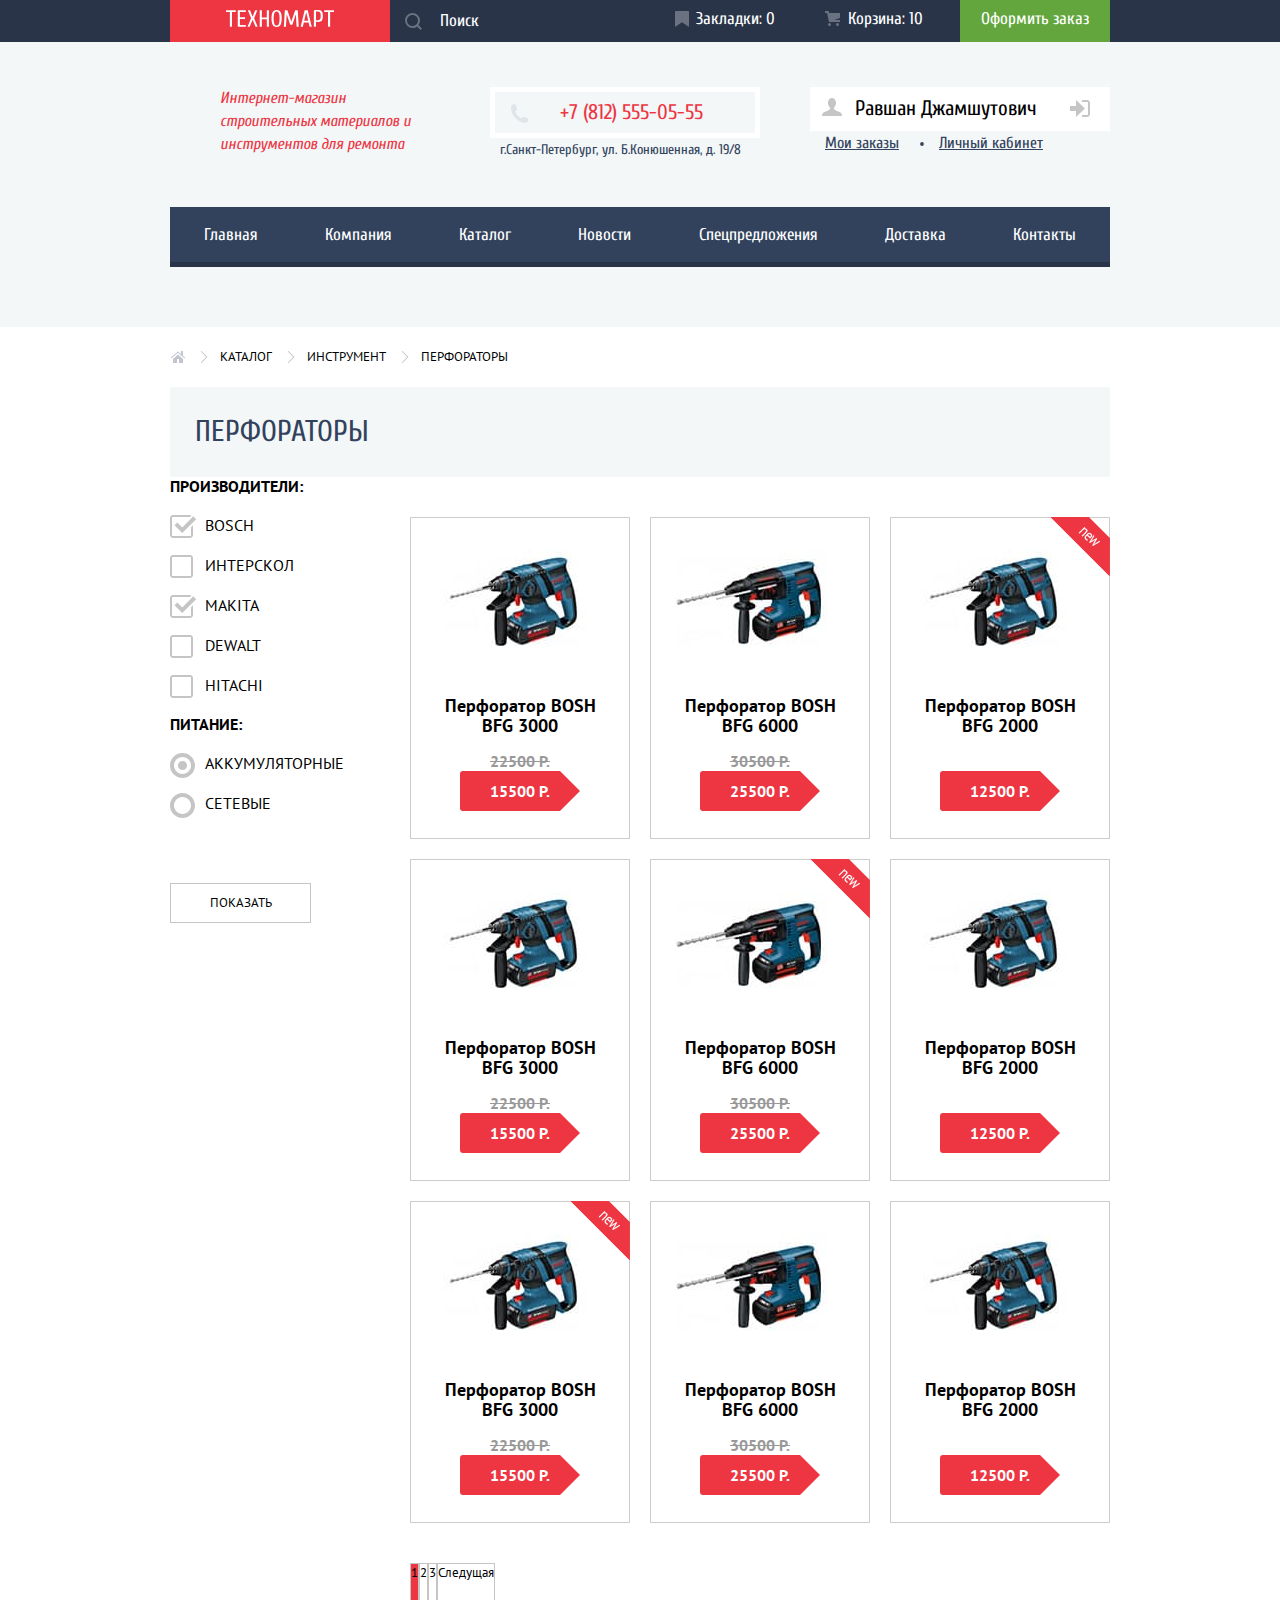
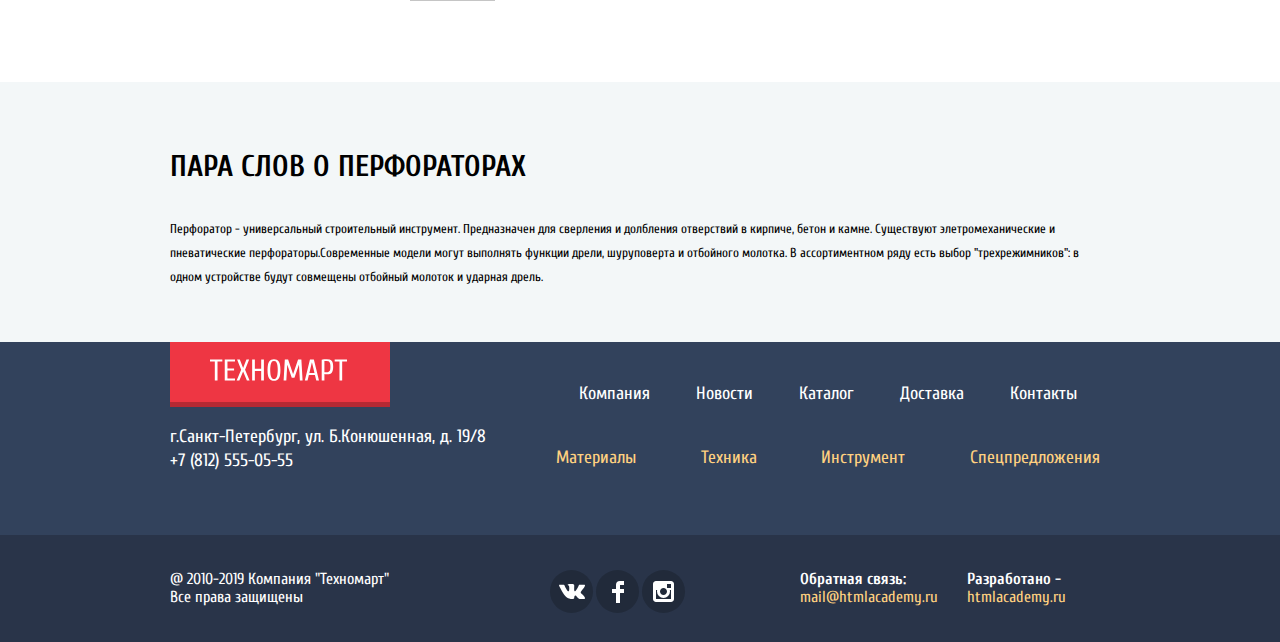
==== commit bf7080e4: "задание 8" ====
--- a/catalog.html
+++ b/catalog.html
@@ -70,7 +70,8 @@
     </header>
 
      <!--MAIN-------------------------------------------->
-    <main class="container">
+    <main>
+      <div class="container">
 
       <ul class="breadcrumbs">
         <li><a href=#>Каталог</a></li>
@@ -87,36 +88,50 @@
               <legend>Производители:</legend>
               <ul>
                 <li class="filter-option">
-                <input class="visually-hidden filter-input filter-input-checkbox" type="checkbox" name="BOSCH" id="BOSCH" checked>
-                  <label for="BOSCH">BOSCH</label>
-                </li>
-                <li class="filter-option">
-                <input class="visually-hidden filter-input filter-input-checkbox" type="checkbox" name="Interskol" id="Interskol">
-                  <label for="Interskol">ИНТЕРСКОЛ</label>
-                </li>
-                <li class="filter-option">
-                <input class="visually-hidden filter-input filter-input-checkbox" type="checkbox" name="MAKIta" id="MAKIta" checked>
-                  <label for="MAKIta">MAKIta</label>
-                </li>
-                <li class="filter-option">
-                <input class="visually-hidden filter-input filter-input-checkbox" type="checkbox" name="Dewalt" id="Dewalt">
-                  <label for="Dewalt">Dewalt</label>
-                </li>
-                <li class="filter-option">
-                  <input class="visually-hidden filter-input filter-input-checkbox" type="checkbox" name="Hitachi" id="Hitachi">
-                  <label for="Hitachi">Hitachi</label>
+                  <label class="filter-input filter-input-checkbox">BOSCH
+                    <input class="visually-hidden" type="checkbox" name="BOSCH" checked>
+                    <span class="checkbox-indicator"></span>
+                  </label>
+                </li>
+                <li class="filter-option">
+                  <label class="filter-input filter-input-checkbox">ИНТЕРСКОЛ
+                    <input class="visually-hidden" type="checkbox" name="Interskol" id="Interskol">
+                    <span class="checkbox-indicator"></span>
+                  </label>
+                </li>
+                <li class="filter-option">
+                  <label class="filter-input filter-input-checkbox">MAKIta
+                    <input class="visually-hidden" type="checkbox" name="MAKIta" checked>
+                    <span class="checkbox-indicator"></span>
+                  </label>
+                </li>
+                <li class="filter-option">
+                  <label class="filter-input filter-input-checkbox">Dewalt
+                    <input class="visually-hidden" type="checkbox" name="Dewalt">
+                    <span class="checkbox-indicator"></span>
+                  </label>
+                </li>
+                <li class="filter-option">
+                  <label class="filter-input filter-input-checkbox">Hitachi
+                    <input class="visually-hidden" type="checkbox" name="Hitachi">
+                    <span class="checkbox-indicator"></span>
+                  </label>
                 </li>
               </ul>
 
               <legend>Питание:</legend>
               <ul>
               <li class="filter-option">
-              <input class="visually-hidden filter-input filter-input-radio" type="radio" name="product-group" value="accumulator" id="accumulator" checked>
-                <label for="accumulator">Аккумуляторные</label>
+                <label class="filter-input filter-input-radio">Аккумуляторные
+                  <input class="visually-hidden" type="radio" name="product-group" value="accumulator" checked>
+                  <span class="radio-indicator"></span>
+                </label>
               </li>
               <li class="filter-option">
-                <input class="visually-hidden filter-input filter-input-radio" type="radio" name="product-group" value="networking" id="networking">
-                <label for="networking">Сетевые</label>
+                <label class="filter-input filter-input-radio">Сетевые
+                  <input class="visually-hidden" type="radio" name="product-group" value="networking">
+                  <span class="radio-indicator"></span>
+                </label>
               </li>
               </ul>
 
@@ -170,6 +185,7 @@
               <h3>
                 <a href="catalog-item.html">Перфоратор BOSH BFG 2000</a>
               </h3>
+              <p class="old-price"></p>
               <span class="new-price">12500 P.</span>
             </li>
 
@@ -209,6 +225,7 @@
               <h3>
                 <a href="catalog-item.html">Перфоратор BOSH BFG 2000</a>
               </h3>
+              <p class="old-price"></p>
               <span class="new-price">12500 P.</span>
             </li>
 
@@ -248,6 +265,7 @@
               <h3>
                 <a href="catalog-item.html">Перфоратор BOSH BFG 2000</a>
               </h3>
+              <p class="old-price"></p>
               <span class="new-price">12500 P.</span>
             </li>
           </div>
@@ -265,14 +283,16 @@
       </section>
 
     </div>
+    </div>
 
       <section class="information-about-products">
+        <div class="information-about-products-wrapper">
         <h2>Пара слов о перфораторах</h2>
         <p>Перфоратор - универсальный строительный инструмент. Предназначен для сверления и долбления отверствий в кирпиче, бетон и камне.
           Существуют элетромеханические и пневатические перфораторы.Современные модели могут выполнять функции дрели, шуруповерта и отбойного молотка.
           В ассортиментном ряду есть выбор "трехрежимников": в одном устройстве будут совмещены отбойный молоток и ударная дрель.
         </p>
-
+        </div>
       </section>
     </main>
 
@@ -354,9 +374,11 @@
    <!--POPUP-------------------------------------------->
    <div class="popup input-basket">
      <p>Товар добавлен в корзину!</p>
-     <a href="#">Оформить заказ</a>
-     <button type="button">Продолжить покупки</button>
-     <button class="modal-close" aria-label="Закрыть" type="button">X</button>
+     <div class="input-basket-button">
+       <button type="button">Оформить заказ</button>
+       <button type="button">Продолжить покупки</button>
+     </div>
+     <button class="popup-close" aria-label="Закрыть" type="button">X</button>
    </div>
 
    </body>
--- a/css/style.css
+++ b/css/style.css
@@ -20,7 +20,7 @@
   height: auto;
 }
 
-.visually-hidden:not(:focus):not(:active) {
+.visually-hidden {
   position: absolute;
 
   width: 1px;
@@ -500,6 +500,86 @@
   padding: 0 10px;
 }
 
+.popular-producers {
+  width: 940px;
+}
+
+.popular-producers-head,
+.popular-items-head {
+  display: flex;
+  align-items: center;
+  justify-content: space-between;
+
+  height: 90px;
+  background-color: #f9f5f0;
+}
+
+.popular-producers-head h2,
+.popular-items-head h2 {
+  margin: 0;
+  padding: 0;
+  margin-left: 25px;
+
+  color: #32425c;
+}
+
+.popular-producers-head a,
+.popular-items-head a {
+  display: flex;
+  justify-content: center;
+  align-items: center;
+
+  width: 225px;
+  height: 40px;
+  margin-right: 20px;
+
+  font-size: 14px;
+
+  color: #ffffff;
+  background-color: #ee3643;
+  border-radius: 3px;
+  text-transform: uppercase;
+
+}
+
+.popular-producers-list {
+  display: flex;
+  flex-wrap: wrap;
+  align-items: center;
+
+  padding: 0;
+  margin: 0;
+  margin-bottom: 85px;
+  list-style: none;
+}
+
+.popular-producers-item {
+  display: flex;
+  align-items: center;
+  justify-content: center;
+
+  width: 218px;
+  height: 145px;
+
+  margin-right: 20px;
+  margin-bottom: 25px;
+
+  border: 1px solid #a9a9a9;
+}
+
+.popular-producers-item:hover {
+  box-shadow: 0 5px 20px 5px rgba(0, 0, 0, 0.2);
+}
+
+.popular-producers-item:active {
+  box-shadow: 0 5px 10px 2px rgba(0, 0, 0, 0.2);
+  opacity: 0.3
+}
+
+.popular-producers-item:nth-child(4n) {
+  margin-right: 0;
+}
+
 .about-company {
   display: flex;
   justify-content: space-between;
@@ -594,7 +674,6 @@
 
 /*------------------MAIN CATALOG---------------------*/
 .breadcrumbs {
-  position: relative;
   display: flex;
   justify-content: flex-start;
   align-items: center;
@@ -610,6 +689,7 @@
   text-transform: uppercase;
 }
 .breadcrumbs li{
+  position: relative;
   padding-left: 35px;
 }
 
@@ -617,10 +697,10 @@
   padding-left: 50px;
 }
 
-.breadcrumbs li:first-child::before {
+.breadcrumbs li:first-child::after {
   content: "";
   position: absolute;
-  top: 23px;
+  top: 3px;
   left: 0px;
 
   width: 15px;
@@ -634,8 +714,8 @@
 .breadcrumbs li::before {
   content: "";
   position: absolute;
-  top: 23px;
-  left: 30px;
+  top: 3px;
+  left: 15px;
 
   width: 8px;
   height: 12px;
@@ -643,6 +723,10 @@
   background-image: url("../img/icon-right-small.svg");
   background-repeat: no-repeat;
   background-position: 0 0;
+}
+
+.breadcrumbs li:first-child::before {
+  left: 30px;
 }
 
 .breadcrumbs a {
@@ -666,6 +750,7 @@
   display: flex;
 
   min-height: 1145px;
+  margin-bottom: 60px;
 }
 
 .filters {
@@ -678,20 +763,88 @@
   text-transform: uppercase;
 }
 
+.filter ul {
+  list-style: none;
+  padding: 0;
+  margin: 0;
+}
+
+.filter li {
+  margin-bottom: 20px;
+}
+
+.filter ul:last-of-type {
+  margin-bottom: 70px;
+}
+
 .filter legend {
   font-weight: bold;
-}
+  margin-bottom: 20px;
+}
+
+.filter-input {
+  position: relative;
+  line-height: 20px;
+
+  padding-left: 35px;
+
+  cursor: pointer;
+}
+
+.filter-input-checkbox input[type="checkbox"] + .checkbox-indicator {
+  position: absolute;
+  top: 0;
+  left: 0;
+
+  width: 27px;
+  height: 23px;
+
+  background-image: url("../img/checkbox-off.svg");
+  background-repeat: no-repeat;
+  background-position: 0 0;
+}
+
+.filter-input-checkbox input[type="checkbox"]:checked + .checkbox-indicator {
+  background-image: url("../img/checkbox-on.svg");
+  background-repeat: no-repeat;
+  background-position: 0 0;
+}
+
+.filter-input-radio input[type="radio"] + .radio-indicator {
+  position: absolute;
+  top: 0;
+  left: 0;
+
+  width: 25px;
+  height: 25px;
+
+  background-image: url("../img/radio-off.svg");
+  background-repeat: no-repeat;
+  background-position: 0 0;
+}
+
+.filter-input-radio input[type="radio"]:checked + .radio-indicator {
+  background-image: url("../img/radio-on.svg");
+  background-repeat: no-repeat;
+  background-position: 0 0;
+
+}
+
 
 .filter button {
   font-family: 'PT Sans', Arial, sans-serif;
   font-size: 13px;
   line-height: 18px;
+
+  width: 141px;
+  height: 40px;
 
   background-color: #ffffff;
   border: 1px solid #c5c5c5;
   vertical-align: middle;
   text-align: center;
   text-transform: uppercase;
+  cursor: pointer;
 }
 
 
@@ -705,11 +858,17 @@
   display: flex;
   flex-wrap: wrap;
 
-  padding: 0;
-  margin: 0;
+  width: 700px;
+
+  padding: 0;
+  margin: 20px auto;
 
   font-size: 0;
   list-style: none;
+}
+
+.catalog-list-index {
+  width: 940px;
 }
 
 .catalog-items .row {
@@ -720,7 +879,7 @@
   position: relative;
   display: inline-block;
   width: 218px;
-  min-height: 320px;
+  height: 320px;
   margin-right: 20px;
   margin-bottom: 20px;
 
@@ -736,6 +895,14 @@
   margin-right: 0;
 }
 
+.catalog-item-index:nth-child(3n) {
+  margin-right: 20px;
+}
+
+.catalog-item-index:nth-child(4n) {
+  margin-right: 0;
+}
+
 .catalog-item .actions {
   position: absolute;
   top: 0;
@@ -746,11 +913,11 @@
   padding: 40px 0;
 
   background-color: rgba(255,255,255,0.9);
-  z-index: 10;
-}
-
-.catalog-item .actions .to-buy,
-.catalog-item .actions .add-to-bookmark {
+  z-index: 2;
+}
+
+.actions .to-buy,
+.actions .add-to-bookmark {
   display: block;
   width: 129px;
   margin: 0 auto;
@@ -771,7 +938,7 @@
   text-transform: uppercase;
 }
 
-.catalog-item .actions .add-to-bookmark {
+.actions .add-to-bookmark {
   color: #32425c;
   background: white;
   border-bottom-color: #63a63e;
@@ -846,7 +1013,7 @@
 
   text-indent: -1000px;
   overflow: hidden;
-  z-index: 20;
+  z-index: 3;
 }
 
 .catalog-item .flag-new {
@@ -867,6 +1034,8 @@
   display: flex;
 
   height: 38px;
+  margin: 0;
+  padding: 0;
 }
 
 .pagination-list li {
@@ -891,12 +1060,29 @@
 }
 
 .information-about-products {
-  background-color: #f3f7f8
-}
-
-.information-about-products p {
+  width: 100%;
+  min-height: 260px;
+  background-color: #f3f7f8;
+}
+
+.information-about-products-wrapper {
+  width: 940px;
+  margin: 0 auto;
+}
+
+.information-about-products-wrapper p {
   font-size: 13px;
   line-height: 24px;
+
+  padding: 0;
+  margin: 0;
+}
+
+.information-about-products-wrapper h2 {
+  padding: 0;
+  padding-top: 70px;
+  margin: 0;
+  margin-bottom: 35px;
 }
 
 /*------------------FOOTER---------------------*/
@@ -1077,5 +1263,192 @@
 
 /*------------------POPUP---------------------*/
 .popup {
+  position: fixed;
+  color: #000000;
+
+  background-color: #ffffff;
+  box-shadow: 0 30px 50px rgba(0, 0, 0, 0.7);
+}
+
+.popup-write-us {
+  top: 120px;
+  left: 50%;
+
+  width: 460px;
+
+  padding: 40px 80px;
+  margin-left: -350px;
+
+  border-top: 7px solid #ee3643;
+}
+
+.popup-write-us p {
+  margin: 0;
+  padding: 0;
+}
+
+.write-us-name-email {
+  display: flex;
+  justify-content: space-between;
+  margin-bottom: 20px;
+}
+
+.form-write-us-item {
+  width: 220px;
+  margin: 0;
+  margin-bottom: 20px;
+}
+
+.form-write-us-item label,
+.form-write-us-item-text label {
+  display: block;
+  margin-bottom: 10px;
+  font-weight: bold;
+}
+
+.form-write-us-item input,
+.form-write-us-item-text textarea {
+  box-sizing: border-box;
+  width: 220px;
+  padding: 10px 0;
+  padding-left: 15px;
+
+  font: inherit;
+  background-color: transparent;
+  border: 1px solid #a9a9a9;
+}
+
+.form-write-us-item-text textarea {
+  width: 460px;
+  min-height: 110px;
+  margin-bottom: 35px;
+}
+
+.write-us-submit {
+  display: block;
+  width: 460px;
+  height: 40px;
+
+  font: inherit;
+
+  color: #ffffff;
+  background-color: #ee3643;
+  border: none;
+  text-transform: uppercase;
+}
+
+.popup-close {
+  position: absolute;
+  top: 0px;
+  right: 15px;
+
+  width: 25px;
+  height: 25px;
+
+  font-size: 0;
+
+  background-color: transparent;
+  border: 0;
+
+  cursor: pointer;
+}
+
+.popup-close::before,
+.popup-close::after {
+  content: "";
+
+  position: absolute;
+
+  width: 23px;
+  height: 4px;
+
+  background-color: #ee3643;
+}
+
+.popup-close::before {
+  transform: rotate(45deg);
+}
+
+.popup-close::after {
+  transform: rotate(-45deg);
+}
+
+.popup-map {
+  top: 50%;
+  left: 50%;
+
+  width: 940px;
+  height: 446px;
+
+  margin-top: -250px;
+  margin-left: -470px;
+}
+
+.input-basket {
+  top: 120px;
+  left: 50%;
+
+  width: 460px;
+
+  padding: 35px 80px;
+  padding-top: 45px;
+  margin-left: -250px;
+
+  border-top: 7px solid #ee3643;
+  background-color: #f1f1f1;
+  z-index: 5;
+}
+
+.input-basket p {
+  position: relative;
+  font-size: 30px;
+  line-height: 30px;
+
+  padding: 0;
+  margin: 0;
+  padding-left: 95px;
+  margin-bottom: 110px;
+}
+
+.input-basket p::before {
+  content: "";
+  position: absolute;
+  top: -16px;
+  left: 0px;
+
+  width: 66px;
+  height: 66px;
+
+  background-image: url("../img/popup-green-tick.svg");
+  background-repeat: no-repeat;
+  background-position: 0 0;
+}
+
+.input-basket-button {
+  display: flex;
+  justify-content: space-between;
+}
+
+.input-basket-button button {
+  width: 220px;
+  height: 40px;
+
+  padding: 0;
+  margin: 0;
+
+  color: #ffffff;
+  background-color: #ee3643;
+  border: none;
+  text-transform: uppercase;
+  cursor: pointer;
+}
+
+.input-basket-button button:last-child {
+  background-color: #ffffff;
+  color: #000000;
+
+}
+
+.popup {
   display: none;
 }
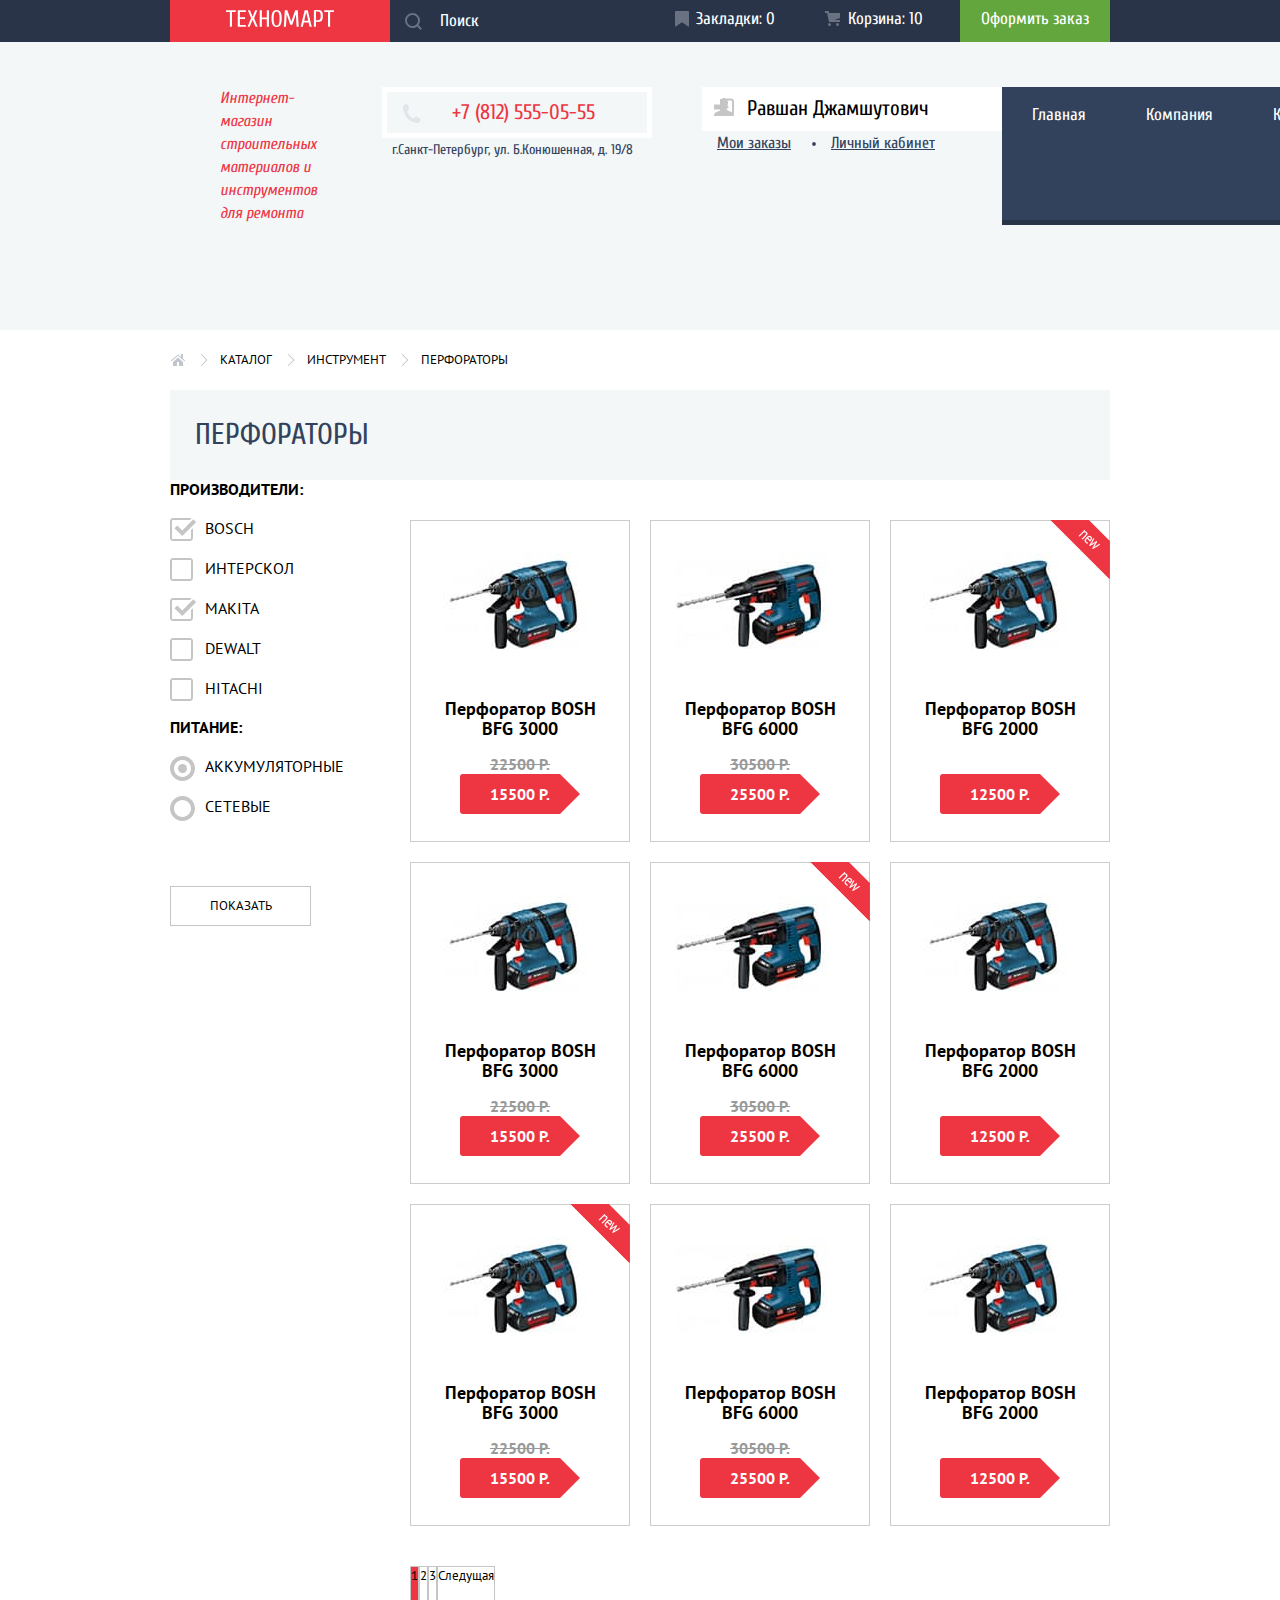
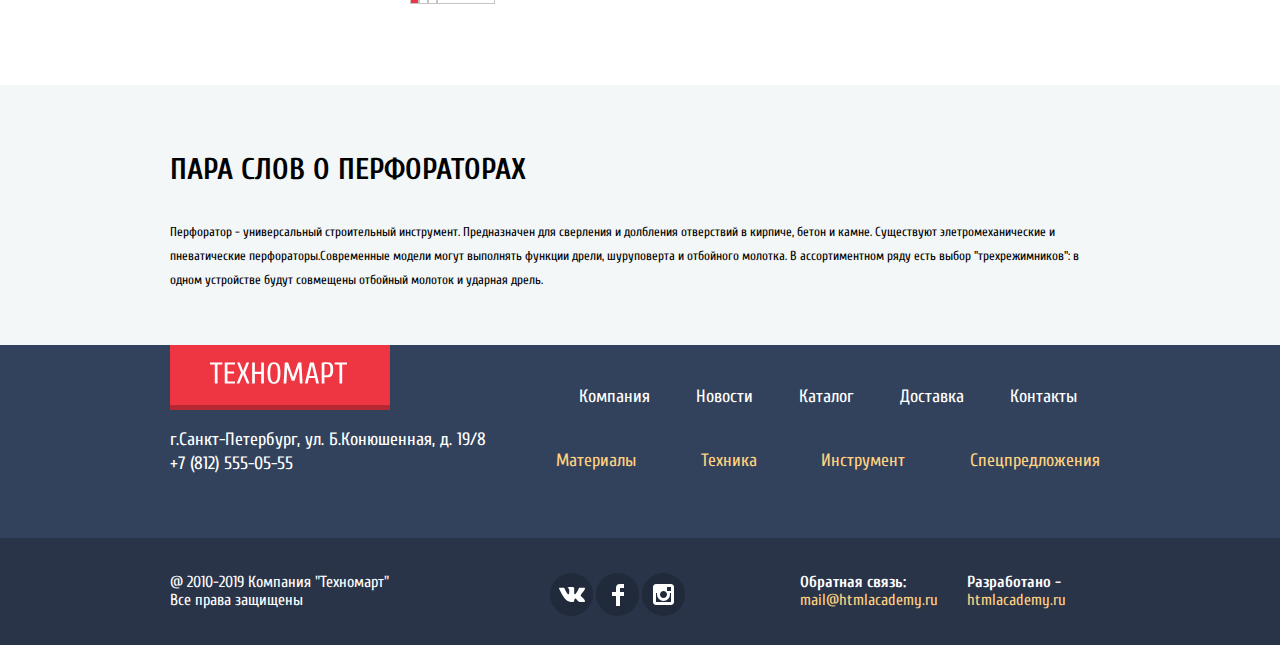
==== commit d6d59d38: "update" ====
--- a/catalog.html
+++ b/catalog.html
@@ -44,13 +44,13 @@
         <div class="user-navigation">
           <div class="user-navigation-active">
             <svg xmlns="http://www.w3.org/2000/svg" width="20" height="18" viewBox="0 0 20 18"><path fill="#c5c5c5" d="M17.881 14.166c-2.144-.735-4.256-1.666-5.207-2.39-.657-.501-.77-1.618-.517-2.415 1.118-.903 1.864-2.477 1.864-4.278C14.021 2.276 12.221 0 10 0S5.979 2.276 5.979 5.083c0 1.801.746 3.374 1.863 4.277.253.798.141 1.915-.517 2.416-.95.724-3.063 1.654-5.207 2.39S0 18 0 18h20s.025-3.099-2.119-3.834z"/></svg>
-            <span class="user-navigation-name"><p class="name">Равшан Джамшутович<p></span>
+            <div class="user-navigation-name"><p class="name">Равшан Джамшутович<p></div>
             <svg xmlns="http://www.w3.org/2000/svg" width="20" height="17" viewBox="0 0 20 17"><path fill="#c5c5c5" d="M14.875 8.5L6 0v6H0v5h6v6z"/><path fill="#c5c5c5" d="M16.986 15.01h-5.027V17h5.027c2.178 0 3.004-1.81 3.029-3.026V3.028C19.99 1.811 19.164 0 16.986 0h-5.027v1.99h5.027c.839 0 .992.681 1.01 1.057v10.904c-.017.376-.171 1.059-1.01 1.059z"/></svg>
             <ul>
               <li class="active-user"><a href=#>Мои заказы</a></li>
               <li class="active-user"><a href=#>Личный кабинет</a></li>
             </ul>
-          </div>
+
         </div>
 
       </div>
@@ -85,7 +85,7 @@
         <section class="filters">
           <h2 class="visually-hidden">Фильтр товаров</h2>
           <form class="filter" method="get" action="https://echo.htmlacademy.ru">
-              <legend>Производители:</legend>
+              <p>Производители:</p>
               <ul>
                 <li class="filter-option">
                   <label class="filter-input filter-input-checkbox">BOSCH
@@ -119,7 +119,7 @@
                 </li>
               </ul>
 
-              <legend>Питание:</legend>
+              <p>Питание:</p>
               <ul>
               <li class="filter-option">
                 <label class="filter-input filter-input-radio">Аккумуляторные
@@ -146,10 +146,10 @@
          <section class="catalog">
           <h2 class="visually-hidden">Список перфораторов</h2>
 
-           <ul class="catalog-list">
+           <div class="catalog-list">
             <div class="row">
 
-            <li class="catalog-item">
+            <div class="catalog-item">
               <div class="actions">
               <a href="#" class="to-buy">Купить</a>
               <a href="#" class="add-to-bookmark">В закладки</a>
@@ -160,9 +160,9 @@
               </h3>
               <p class="old-price">22500 P.</p>
               <span class="new-price">15500 P.</span>
-            </li>
-
-            <li class="catalog-item">
+            </div>
+
+            <div class="catalog-item">
               <div class="actions">
               <a href="#" class="to-buy">Купить</a>
               <a href="#" class="add-to-bookmark">В закладки</a>
@@ -173,9 +173,9 @@
               </h3>
               <p class="old-price">30500 P.</p>
               <span class="new-price">25500 P.</span>
-            </li>
-
-            <li class="catalog-item">
+            </div>
+
+            <div class="catalog-item">
               <div class="flag flag-new">новинка</div>
               <div class="actions">
               <a href="#" class="to-buy">Купить</a>
@@ -187,9 +187,9 @@
               </h3>
               <p class="old-price"></p>
               <span class="new-price">12500 P.</span>
-            </li>
-
-            <li class="catalog-item">
+            </div>
+
+            <div class="catalog-item">
               <div class="actions">
               <a href="#" class="to-buy">Купить</a>
               <a href="#" class="add-to-bookmark">В закладки</a>
@@ -200,9 +200,9 @@
               </h3>
               <p class="old-price">22500 P.</p>
               <span class="new-price">15500 P.</span>
-            </li>
-
-            <li class="catalog-item">
+            </div>
+
+            <div class="catalog-item">
               <div class="flag flag-new">новинка</div>
               <div class="actions">
               <a href="#" class="to-buy">Купить</a>
@@ -214,9 +214,9 @@
               </h3>
               <p class="old-price">30500 P.</p>
               <span class="new-price">25500 P.</span>
-            </li>
-
-            <li class="catalog-item">
+            </div>
+
+            <div class="catalog-item">
               <div class="actions">
               <a href="#" class="to-buy">Купить</a>
               <a href="#" class="add-to-bookmark">В закладки</a>
@@ -227,9 +227,9 @@
               </h3>
               <p class="old-price"></p>
               <span class="new-price">12500 P.</span>
-            </li>
-
-            <li class="catalog-item">
+            </div>
+
+            <div class="catalog-item">
               <div class="flag flag-new">новинка</div>
               <div class="actions">
               <a href="#" class="to-buy">Купить</a>
@@ -241,9 +241,9 @@
               </h3>
               <p class="old-price">22500 P.</p>
               <span class="new-price">15500 P.</span>
-            </li>
-
-            <li class="catalog-item">
+            </div>
+
+            <div class="catalog-item">
               <div class="actions">
               <a href="#" class="to-buy">Купить</a>
               <a href="#" class="add-to-bookmark">В закладки</a>
@@ -254,9 +254,9 @@
               </h3>
               <p class="old-price">30500 P.</p>
               <span class="new-price">25500 P.</span>
-            </li>
-
-            <li class="catalog-item">
+            </div>
+
+            <div class="catalog-item">
               <div class="actions">
               <a href="#" class="to-buy">Купить</a>
               <a href="#" class="add-to-bookmark">В закладки</a>
@@ -267,9 +267,9 @@
               </h3>
               <p class="old-price"></p>
               <span class="new-price">12500 P.</span>
-            </li>
-          </div>
-          </ul>
+            </div>
+          </div>
+          </div>
 
         <div class="pagination">
           <ul class="pagination-list">
@@ -356,11 +356,11 @@
           </div>
 
           <div class="footer-feedback">
-            <div clas="footer-feedback-left">
+            <div class="footer-feedback-left">
               <b>Обратная связь:</b>
               <a class="btn-footer-feedback" href=#>mail@htmlacademy.ru</a>
             </div>
-            <div clas="footer-feedback-right">
+            <div class="footer-feedback-right">
               <b>Разработано -</b>
               <a class="btn-footer-copyright" href="https://htmlacademy.ru/intensive/htmlcss">htmlacademy.ru</a>
             </div>
--- a/css/style.css
+++ b/css/style.css
@@ -777,8 +777,10 @@
   margin-bottom: 70px;
 }
 
-.filter legend {
+.filter p {
   font-weight: bold;
+  padding: 0;
+  margin: 0;
   margin-bottom: 20px;
 }
 
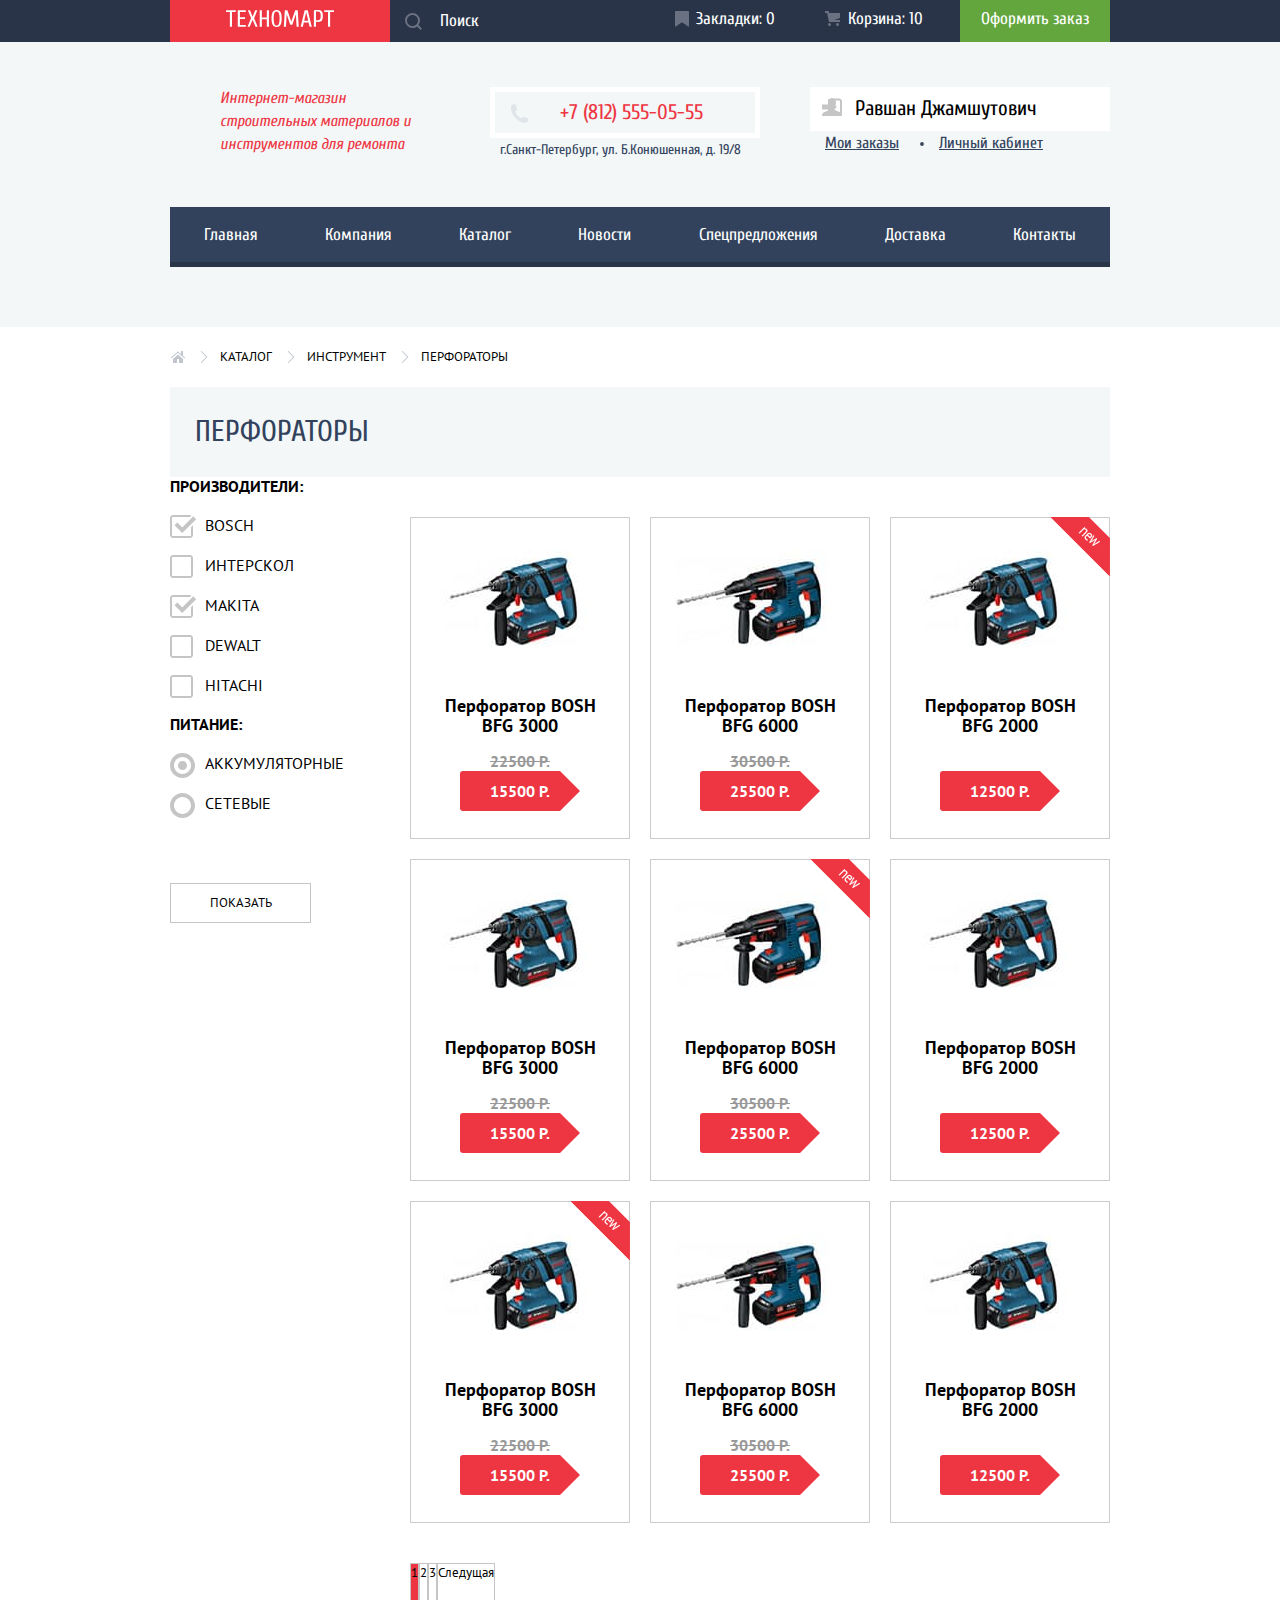
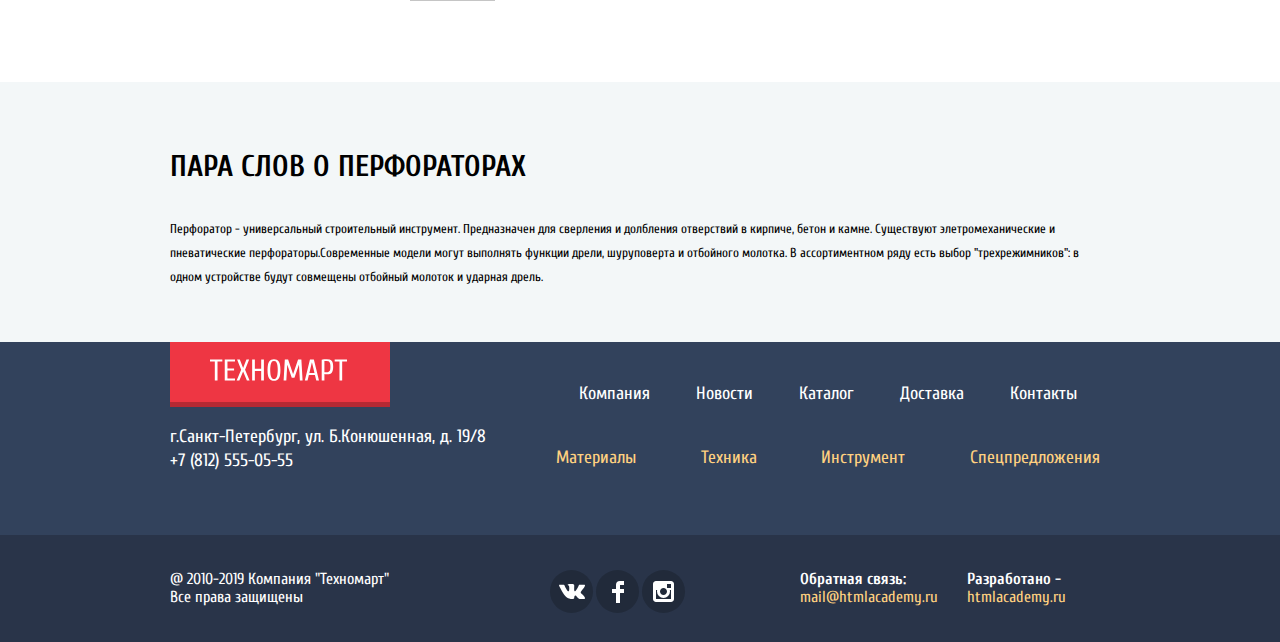
==== commit 4c599fa7: "Update catalog.html" ====
--- a/catalog.html
+++ b/catalog.html
@@ -50,7 +50,7 @@
               <li class="active-user"><a href=#>Мои заказы</a></li>
               <li class="active-user"><a href=#>Личный кабинет</a></li>
             </ul>
-
+          </div>
         </div>
 
       </div>
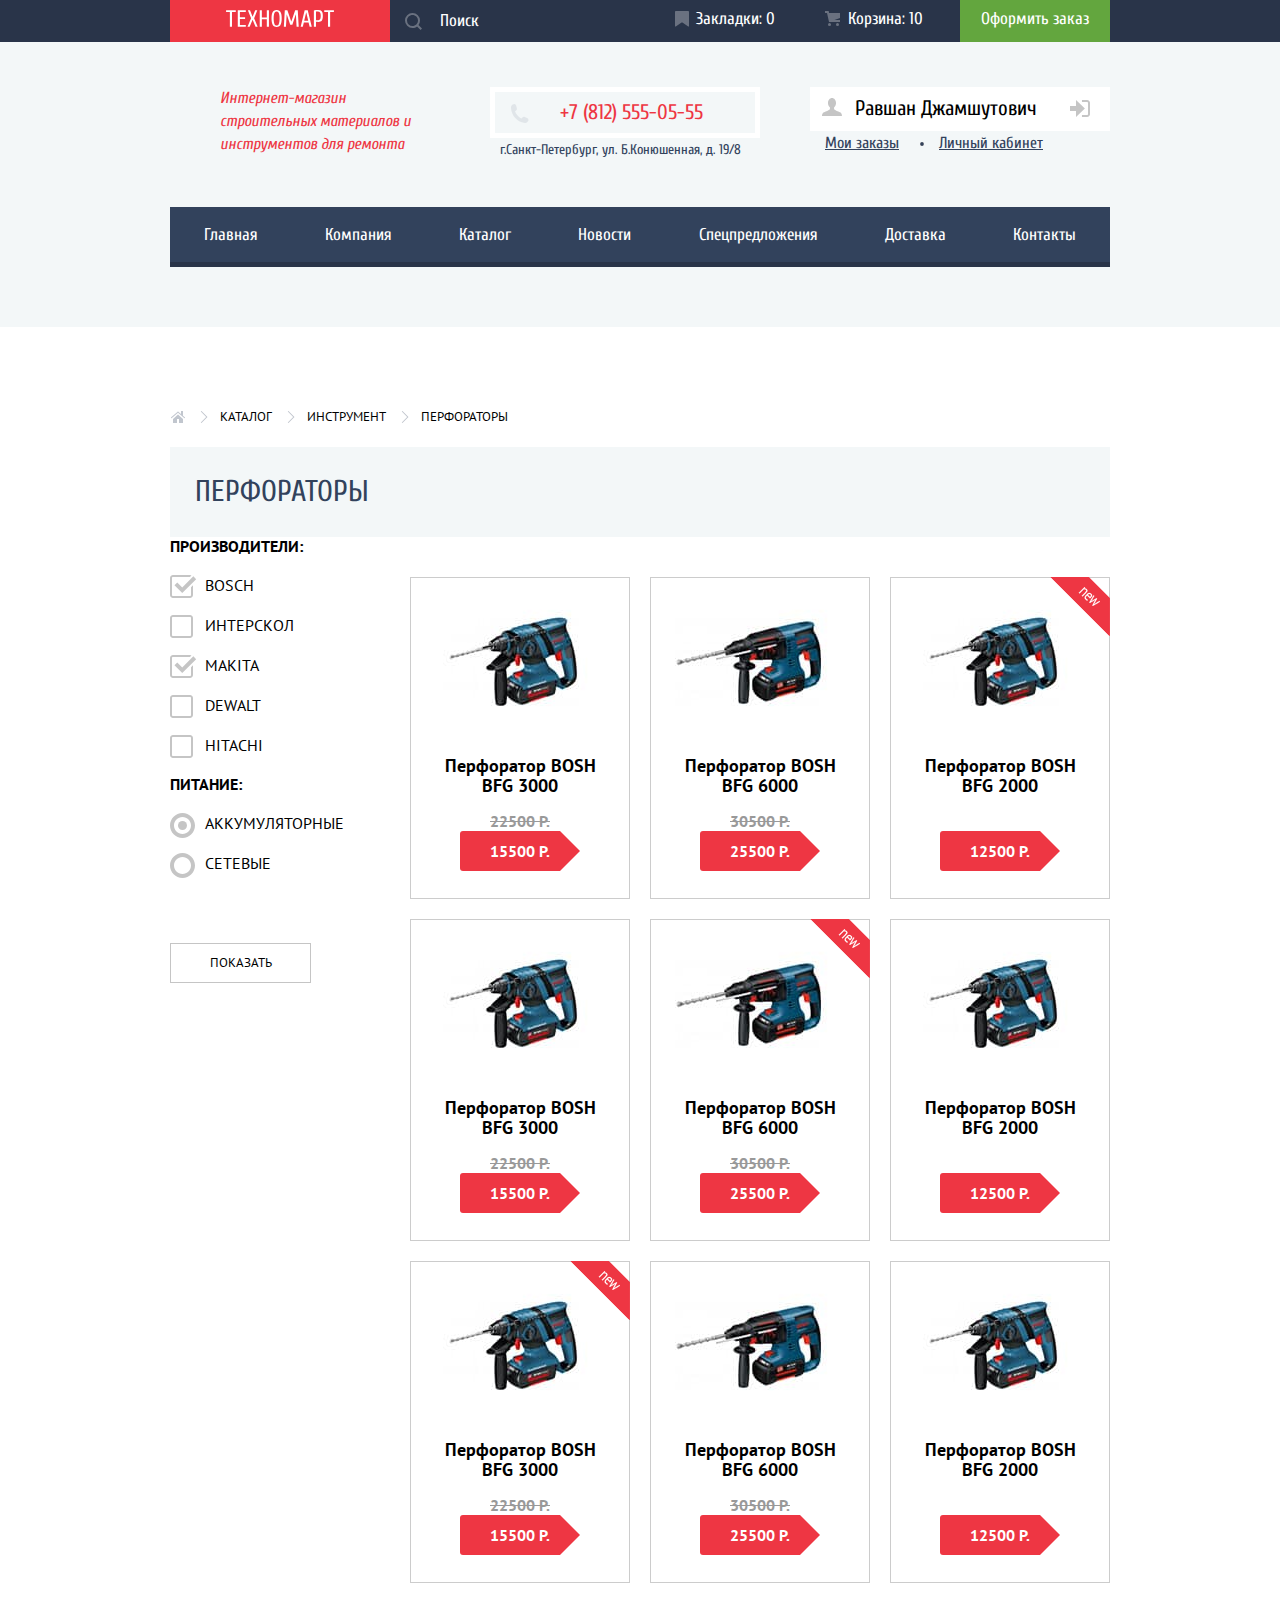
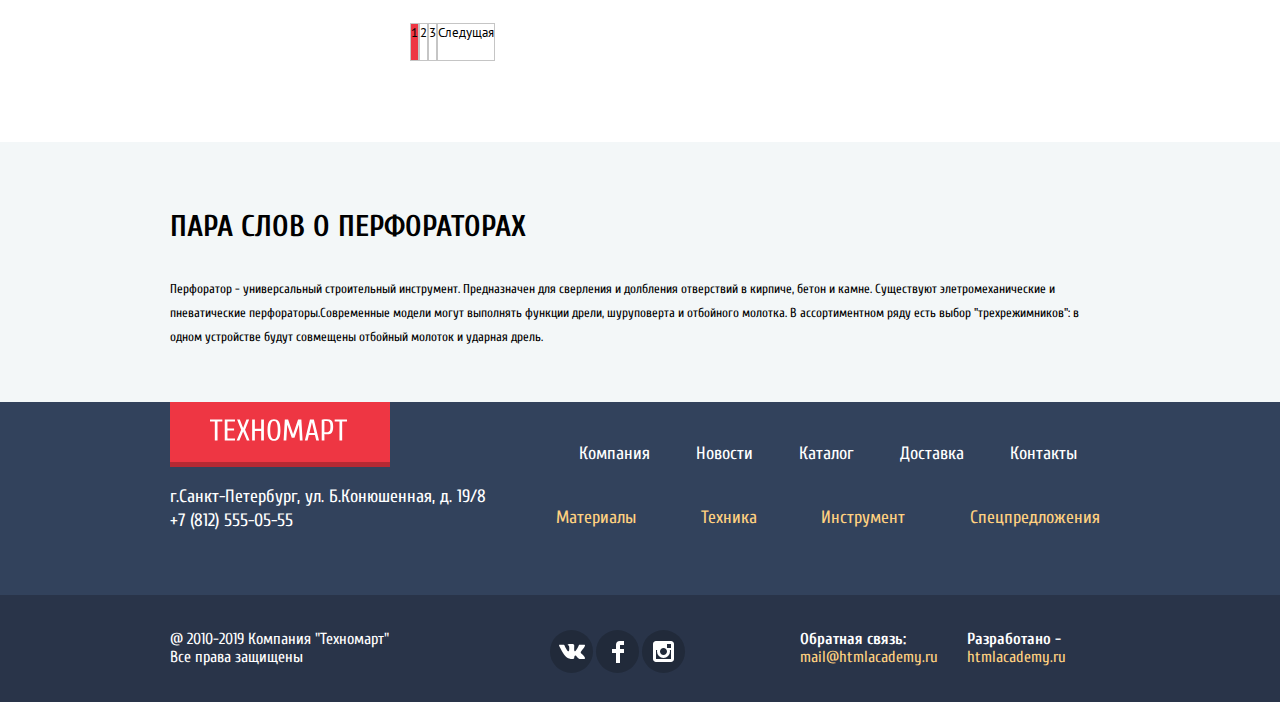
==== commit cf96a418: "Обновлено после прдзащиты" ====
--- a/catalog.html
+++ b/catalog.html
@@ -375,11 +375,12 @@
    <div class="popup input-basket">
      <p>Товар добавлен в корзину!</p>
      <div class="input-basket-button">
-       <button type="button">Оформить заказ</button>
+       <button class="btn-input-basket" type="button">Оформить заказ</button>
        <button type="button">Продолжить покупки</button>
      </div>
      <button class="popup-close" aria-label="Закрыть" type="button">X</button>
    </div>
 
+   <script src="js/script.js"></script>
    </body>
    </html>
--- a/css/style.css
+++ b/css/style.css
@@ -43,6 +43,7 @@
 
   min-height: 260px;
   padding-bottom: 60px;
+  margin-bottom: 60px;
 
   background-color: #f3f7f8;
 }
@@ -140,8 +141,8 @@
 
 .bookmarks:active,
 .basket:active {
-  color: rgba(255, 255, 255, 0.6);
   background-color: #161d29;
+  opacity: 0.6;
 }
 .bookmarks {
   position: relative;
@@ -308,19 +309,28 @@
   margin-left: 10px;
 }
 
-.login {
+.login,
+.registration {
   position: relative;
-  display: flex;
   width: 120px;
   height: 45px;
 }
 
-.login p {
+.registration {
+  width: 150px;
+}
+
+.login p,
+.registration p {
   padding: 12px 0px;
   padding-left: 45px;
   margin: 0;
 }
 
+.registration p {
+  padding: 12px 23px;
+}
+
 .login svg {
   position: absolute;
   top: 14px;
@@ -332,12 +342,19 @@
   opacity: 1;
 }
 
-.login svg:hover path {
+.login:hover svg path {
   fill: #32425c;
 }
 
-.registration {
-  padding: 12px 25px;
+.login:active svg path {
+  fill: #c5c5c5;
+}
+
+
+.login p:active,
+.registration p:active {
+  color: #000000;
+  opacity: 0.3;
 }
 
 .user-navigation-active {
@@ -360,17 +377,21 @@
   height: 18px;
 }
 
-.user-navigation-active svg:last-child {
+.user-navigation-active svg:last-of-type {
   top: 13px;
   left: 260px;
   height: 17px;
 }
 
-.user-navigation-active svg:hover path {
+.user-navigation-active:hover svg path {
   fill: #32425c;
 }
 
-.user-navigation-active p:hover {
+.user-navigation-active:active svg path {
+  fill: #c5c5c5;
+}
+
+.user-navigation-active p:active {
   opacity: 0.3;
 }
 
@@ -488,9 +509,8 @@
   background-color: #293449;
 }
 
-.header-menu-items:active {
-  color: rgba(255, 255, 255, 0.502);
-  background-color: #293449;
+.header-menu-items:active a {
+  color: rgba(255, 255, 255, 0.5);
 }
 
 /*------------------MAIN---------------------*/
@@ -499,6 +519,198 @@
   margin: 0 auto;
   padding: 0 10px;
 }
+.sliders {
+  display: flex;
+  flex-direction: column;
+  width: 940px;
+}
+
+.mini-sliders {
+  display: flex;
+  justify-content: space-between;
+  flex-wrap: wrap;
+
+  margin-bottom: 20px;
+}
+
+.mini-slider {
+  position: relative;
+  display: flex;
+  flex-direction: column;
+
+  width: 300px;
+  height: 123px;
+
+}
+
+.mini-slider a {
+  font-size: 24px;
+  font-weight: bold;
+  line-height: 30px;
+
+  padding-left: 20px;
+  padding-top: 25px;
+  padding-right: 160px;
+  padding-bottom: 10px;
+
+  color: #ffffff
+}
+
+.mini-slider span {
+  font-size: 14px;
+
+  margin-left: 25px;
+  margin-right: 140px;
+  padding: 10px 20px;
+
+  color: #ffffff;
+  background-color: rgba(229, 229, 229, 0.1);
+  text-transform: uppercase;
+}
+
+.mini-slider span:hover {
+  background-color: rgba(204, 204, 204, 0.2);
+
+}
+
+.mini-slider span:active {
+  background-color: rgba(178, 178, 178, 0.3);
+
+}
+
+.mini-slider-materials {
+  background-color: #ffbf47;
+  margin-right: 20px;
+}
+
+.mini-slider-materials a::after {
+  content: "";
+  position: absolute;
+  top: 30px;
+  right: 40px;
+
+  width: 44px;
+  height: 65px;
+
+  background-image: url("../img/icon-1.svg");
+  background-repeat: no-repeat;
+  background-position: 0 0;
+}
+
+.mini-slider-instrument {
+  background-color: #3bbce3;
+  margin-right: 20px;
+}
+
+.mini-slider-instrument::after {
+  content: "";
+  position: absolute;
+  top: 30px;
+  right: 25px;
+
+  width: 75px;
+  height: 61px;
+
+  background-image: url("../img/icon-2.svg");
+  background-repeat: no-repeat;
+  background-position: 0 0;
+}
+
+.mini-slider-technique {
+  background-color: #dc91d8;
+}
+
+.mini-slider-technique::after {
+  content: "";
+  position: absolute;
+  top: 30px;
+  right: 30px;
+
+  width: 78px;
+  height: 62px;
+
+  background-image: url("../img/icon-3.svg");
+  background-repeat: no-repeat;
+  background-position: 0 0;
+}
+
+.big-sliders {
+  display: flex;
+  width: 940px;
+  margin-bottom: 50px;
+}
+
+.big-sliders-left {
+  width: 620px;
+  height: 266px;
+  margin-right: 20px;
+
+  background-image: url("../img/slider-men-with-drill.jpg");
+  background-repeat: no-repeat;
+  background-position: 0 0;
+}
+
+.big-sliders-left p {
+  font-size: 36px;
+  line-height: 36px;
+
+  padding: 0;
+  margin: 0;
+  margin-left: 20px;
+  margin-top: 25px;
+
+  color: #ffffff;
+  text-transform: uppercase;
+}
+
+.big-sliders-left span {
+  font-size: 18px;
+  line-height: 24px;
+
+  padding: 0;
+  margin: 0;
+  margin-left: 20px;
+  margin-top: 25px;
+
+  color: #ffffff;
+}
+
+.mini-slider-sales {
+  background-color: #8ed78f;
+  margin-bottom: 20px;
+}
+
+.mini-slider-sales::after {
+  content: "";
+  position: absolute;
+  top: 30px;
+  right: 43px;
+
+  width: 59px;
+  height: 72px;
+
+  background-image: url("../img/icon-4.svg");
+  background-repeat: no-repeat;
+  background-position: 0 0;
+}
+
+.mini-slider-delivery {
+  background-color: #ffc047;
+}
+
+.mini-slider-delivery::after {
+  content: "";
+  position: absolute;
+  top: 30px;
+  right: 30px;
+
+  width: 78px;
+  height: 63px;
+
+  background-image: url("../img/icon-5.svg");
+  background-repeat: no-repeat;
+  background-position: 0 0;
+}
 
 .popular-producers {
   width: 940px;
@@ -510,8 +722,12 @@
   align-items: center;
   justify-content: space-between;
 
-  height: 90px;
+  height: 89px;
   background-color: #f9f5f0;
+}
+
+.popular-producers-head {
+  margin-bottom: 20px;
 }
 
 .popular-producers-head h2,
@@ -524,7 +740,8 @@
 }
 
 .popular-producers-head a,
-.popular-items-head a {
+.popular-items-head a,
+.big-sliders-left a {
   display: flex;
   justify-content: center;
   align-items: center;
@@ -540,6 +757,12 @@
   border-radius: 3px;
   text-transform: uppercase;
 
+}
+
+.big-sliders-left a {
+  width: 195px;
+  margin-top: 125px;
+  margin-left: 25px;
 }
 
 .popular-producers-list {
@@ -636,31 +859,26 @@
 }
 
 .btn-red {
+  position: absolute;
+  bottom: 0;
+
   font: inherit;
   font-size: 14px;
   line-height: 18px;
 
-  text-align: center;
+  padding: 11px 40px;
+
   color: #ffffff;
-  vertical-align: middle;
   text-transform: uppercase;
-
   background-color: #ee3643;
-  border: none;
-}
-
-.about-company-advantage .btn-red {
-  position: absolute;
-  bottom: 0;
-  padding: 11px 40px;
 }
 
 .contacts .btn-red {
-  height: 38px;
-  width: 300px;
+  padding: 11px 60px;
 }
 
 .contacts {
+  position: relative;
   min-height: 375px;
   width: 300px;
 
@@ -871,6 +1089,7 @@
 
 .catalog-list-index {
   width: 940px;
+  margin-bottom: 0;
 }
 
 .catalog-items .row {
@@ -1005,7 +1224,7 @@
   border-left-color: #ee3643;
 }
 
-.catalog-item .flag {
+.flag {
   position: absolute;
   top: -1px;
   right: -1px;
@@ -1018,7 +1237,7 @@
   z-index: 3;
 }
 
-.catalog-item .flag-new {
+.flag-new {
   background: url("../img/new-flag.png") no-repeat 0 0;
 }
 
@@ -1386,6 +1605,12 @@
   margin-left: -470px;
 }
 
+.popup-map iframe {
+  position: relative;
+
+  border: none;
+}
+
 .input-basket {
   top: 120px;
   left: 50%;
@@ -1454,3 +1679,52 @@
 .popup {
   display: none;
 }
+
+.popup-show {
+  display: block;
+  animation: bounce 0.6s;
+}
+
+.popup-error {
+  animation: shake 0.6s;
+}
+
+@keyframes bounce {
+  0% {
+    transform: translateY(-2000px);
+  }
+
+  70% {
+    transform: translateY(30px);
+  }
+
+  90% {
+    transform: translateY(-10px);
+  }
+
+  100% {
+    transform: translateY(0);
+  }
+}
+
+@keyframes shake {
+  0%,
+  100% {
+    transform: translateX(0);
+  }
+
+  10%,
+  30%,
+  50%,
+  70%,
+  90% {
+    transform: translateX(-10px);
+  }
+
+  20%,
+  40%,
+  60%,
+  80% {
+    transform: translateX(10px);
+  }
+}
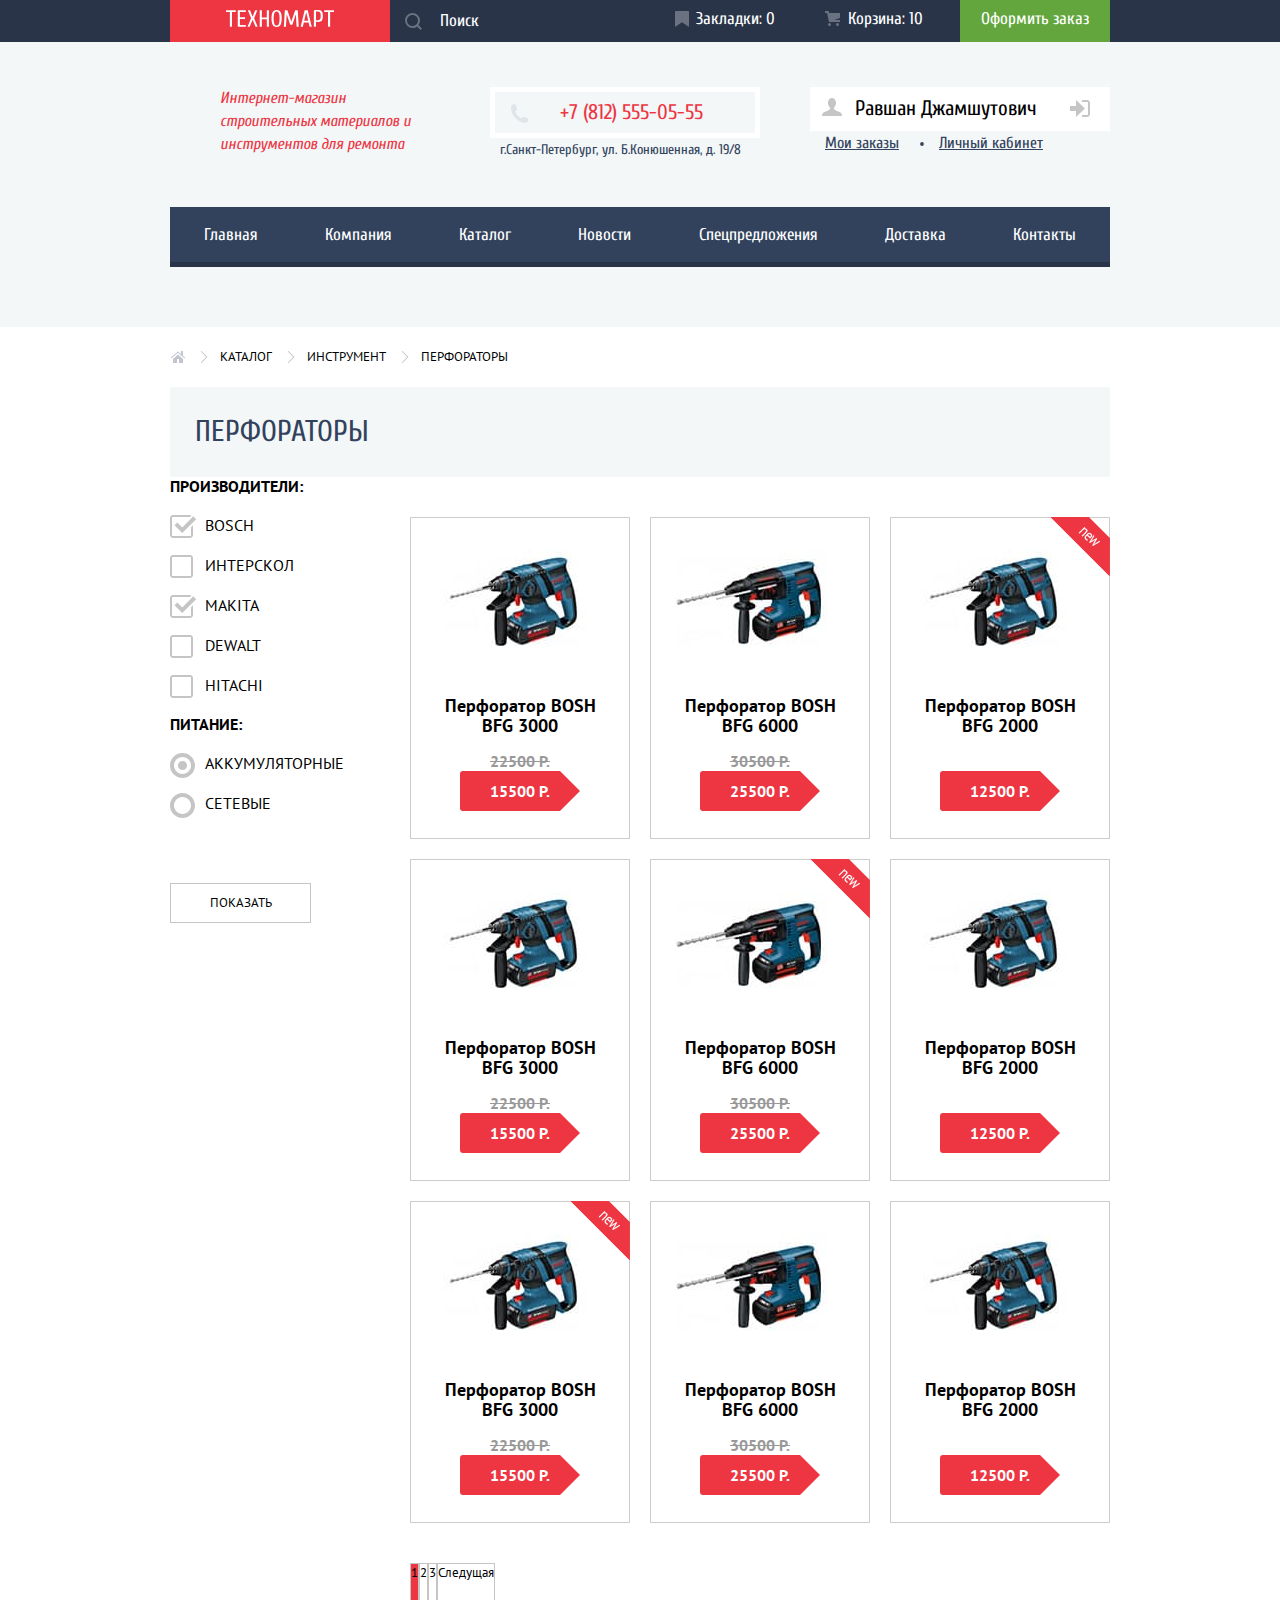
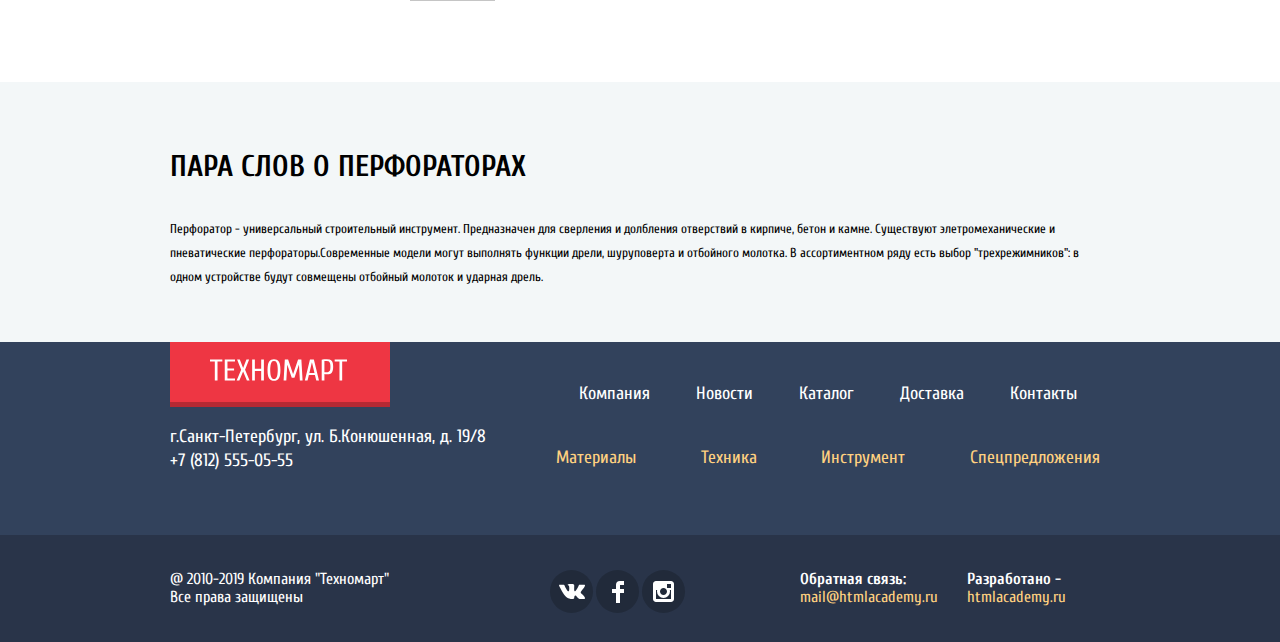
==== commit 6598d176: "Защита 1" ====
--- a/catalog.html
+++ b/catalog.html
@@ -13,7 +13,7 @@
   <body>
 
     <!--HEADER-------------------------------------------->
-    <header class="header-main">
+    <header class="header-main header-main-catalog">
 
       <div class="header-user-wrapper">
         <div class="header-user">
--- a/css/style.css
+++ b/css/style.css
@@ -46,6 +46,10 @@
   margin-bottom: 60px;
 
   background-color: #f3f7f8;
+}
+
+.header-main-catalog {
+  margin-bottom: 0;
 }
 
 .header-user-wrapper {
@@ -634,43 +638,106 @@
   background-position: 0 0;
 }
 
+.big-sliders-left-wrapper {
+  width: 620px;
+  margin-right: 20px;
+  overflow: hidden;
+}
+
 .big-sliders {
   display: flex;
   width: 940px;
   margin-bottom: 50px;
 }
 
+.slider-controls {
+  position: relative;
+}
+
+.slider-controls label::after {
+  content: "";
+  position: absolute;
+  top: 115px;
+  left: 580px;
+
+  width: 22px;
+  height: 40px;
+
+  background-image: url("../img/icon-right.svg");
+  background-repeat: no-repeat;
+  background-position: 0 0;
+  cursor: pointer;
+  z-index: 10;
+}
+
+.slider-controls label::before {
+  content: "";
+  position: absolute;
+  top: 115px;
+  left: 25px;
+
+  width: 22px;
+  height: 40px;
+
+  background-image: url("../img/icon-left.svg");
+  background-repeat: no-repeat;
+  background-position: 0 0;
+  cursor: pointer;
+  z-index: 10;
+}
+
+.slider-radio {
+  position: relative;
+}
+
+.slider-radio input[type="radio"] {
+  display: none;
+}
+
+#btn-1:checked ~ .big-sliders-left-wrapper .big-sliders-left {
+  transform: translate(0);
+}
+
+#btn-2:checked ~ .big-sliders-left-wrapper .big-sliders-left {
+  transform: translate(-620px);
+}
+
 .big-sliders-left {
+  position: relative;
+  width: 200%;
+  margin-right: 20px;
+
+}
+
+.big-sliders-left img {
+  float: left;
   width: 620px;
   height: 266px;
-  margin-right: 20px;
-
-  background-image: url("../img/slider-men-with-drill.jpg");
-  background-repeat: no-repeat;
-  background-position: 0 0;
 }
 
 .big-sliders-left p {
+  position: absolute;
+  top: 25px;
+  left: 20px;
   font-size: 36px;
   line-height: 36px;
 
   padding: 0;
   margin: 0;
-  margin-left: 20px;
-  margin-top: 25px;
 
   color: #ffffff;
   text-transform: uppercase;
 }
 
 .big-sliders-left span {
+  position: absolute;
+  top: 65px;
+  left: 20px;
   font-size: 18px;
   line-height: 24px;
 
   padding: 0;
   margin: 0;
-  margin-left: 20px;
-  margin-top: 25px;
 
   color: #ffffff;
 }
@@ -760,9 +827,11 @@
 }
 
 .big-sliders-left a {
+  position: absolute;
+  top: 205px;
+  left: 25px;
+
   width: 195px;
-  margin-top: 125px;
-  margin-left: 25px;
 }
 
 .popular-producers-list {
